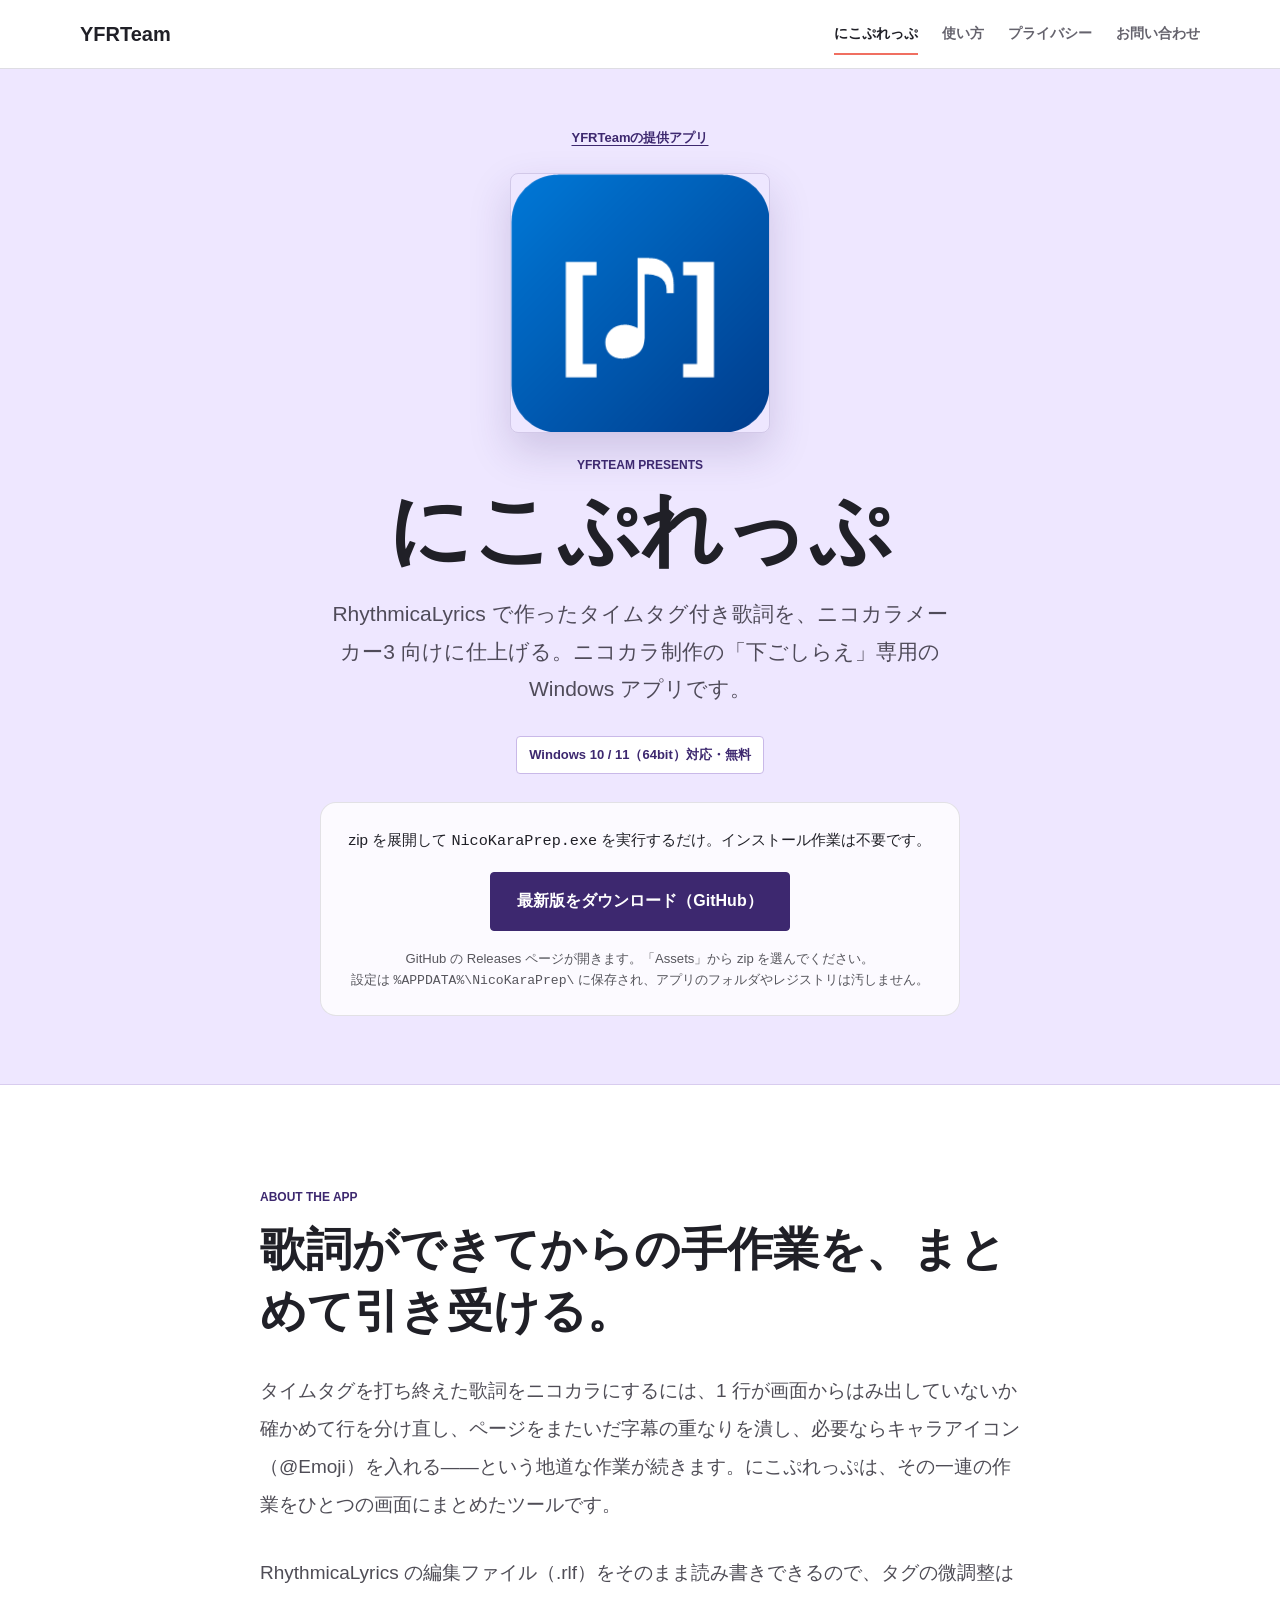
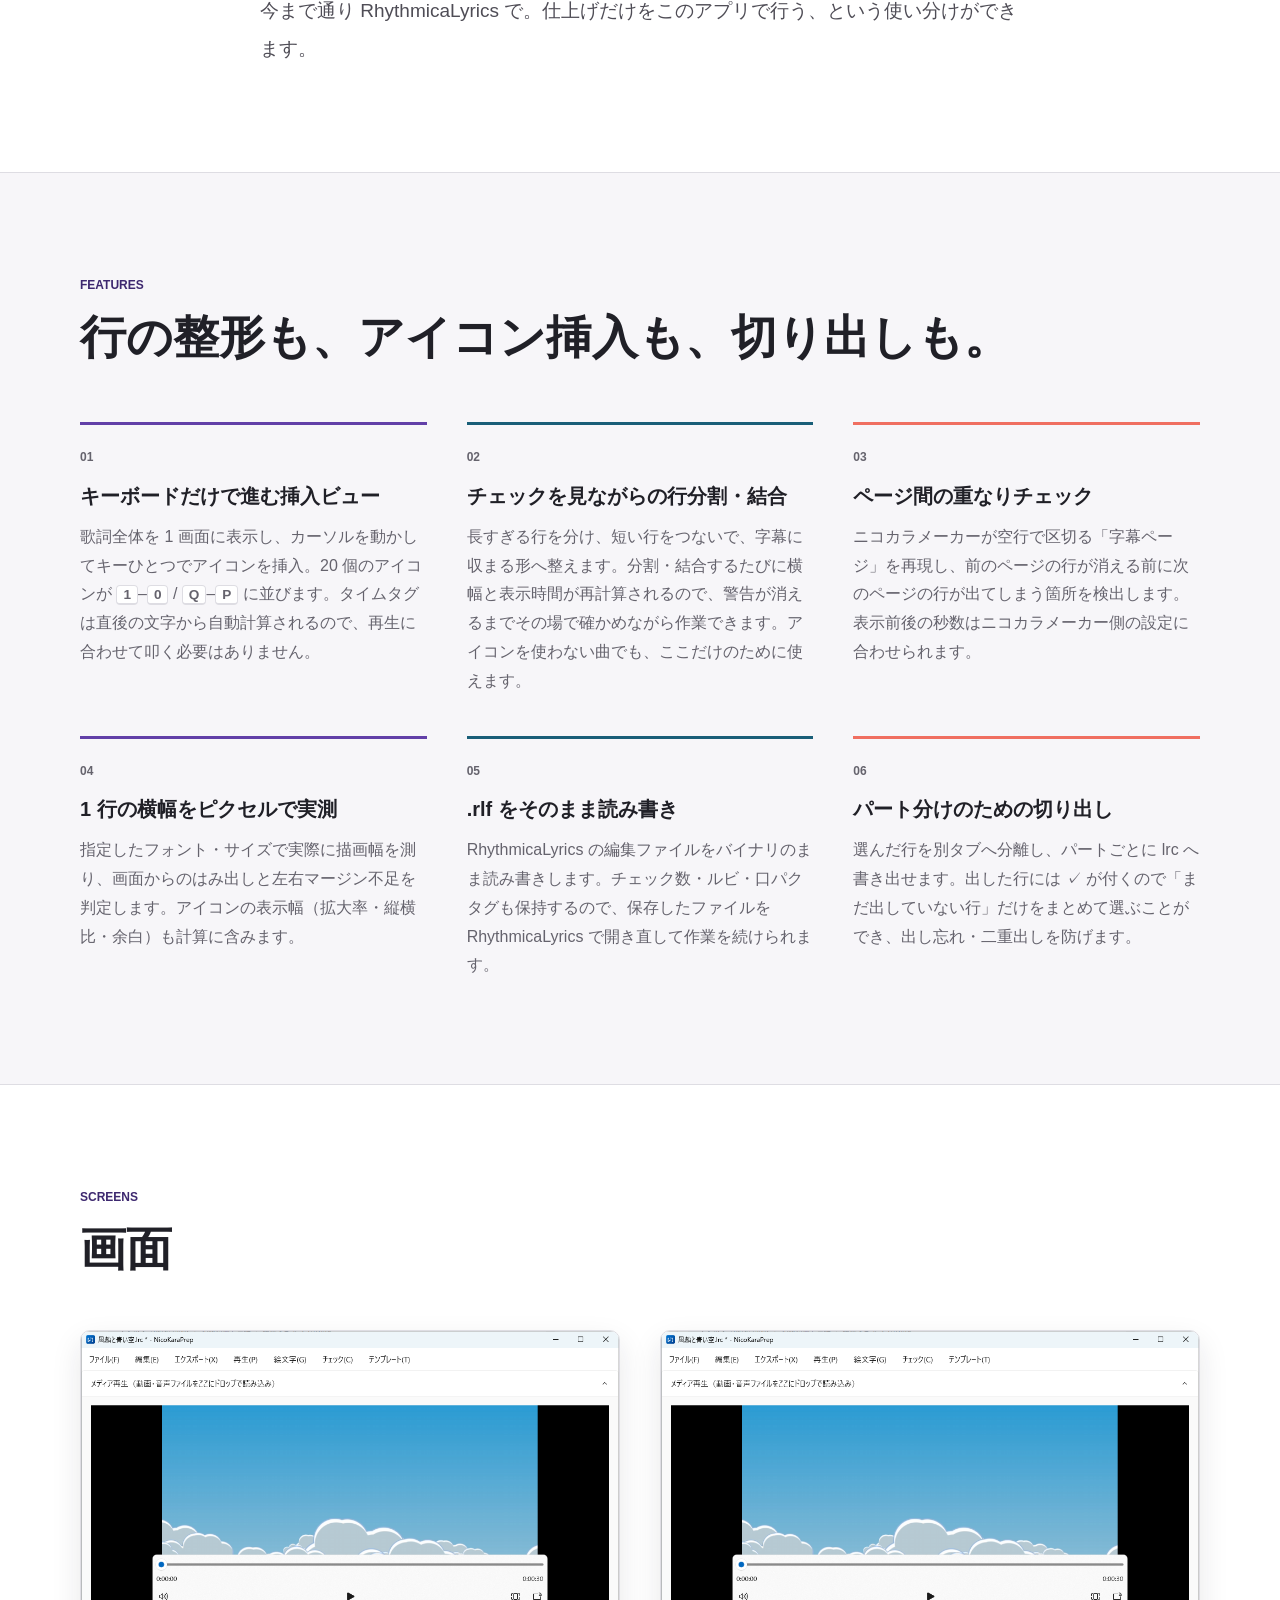
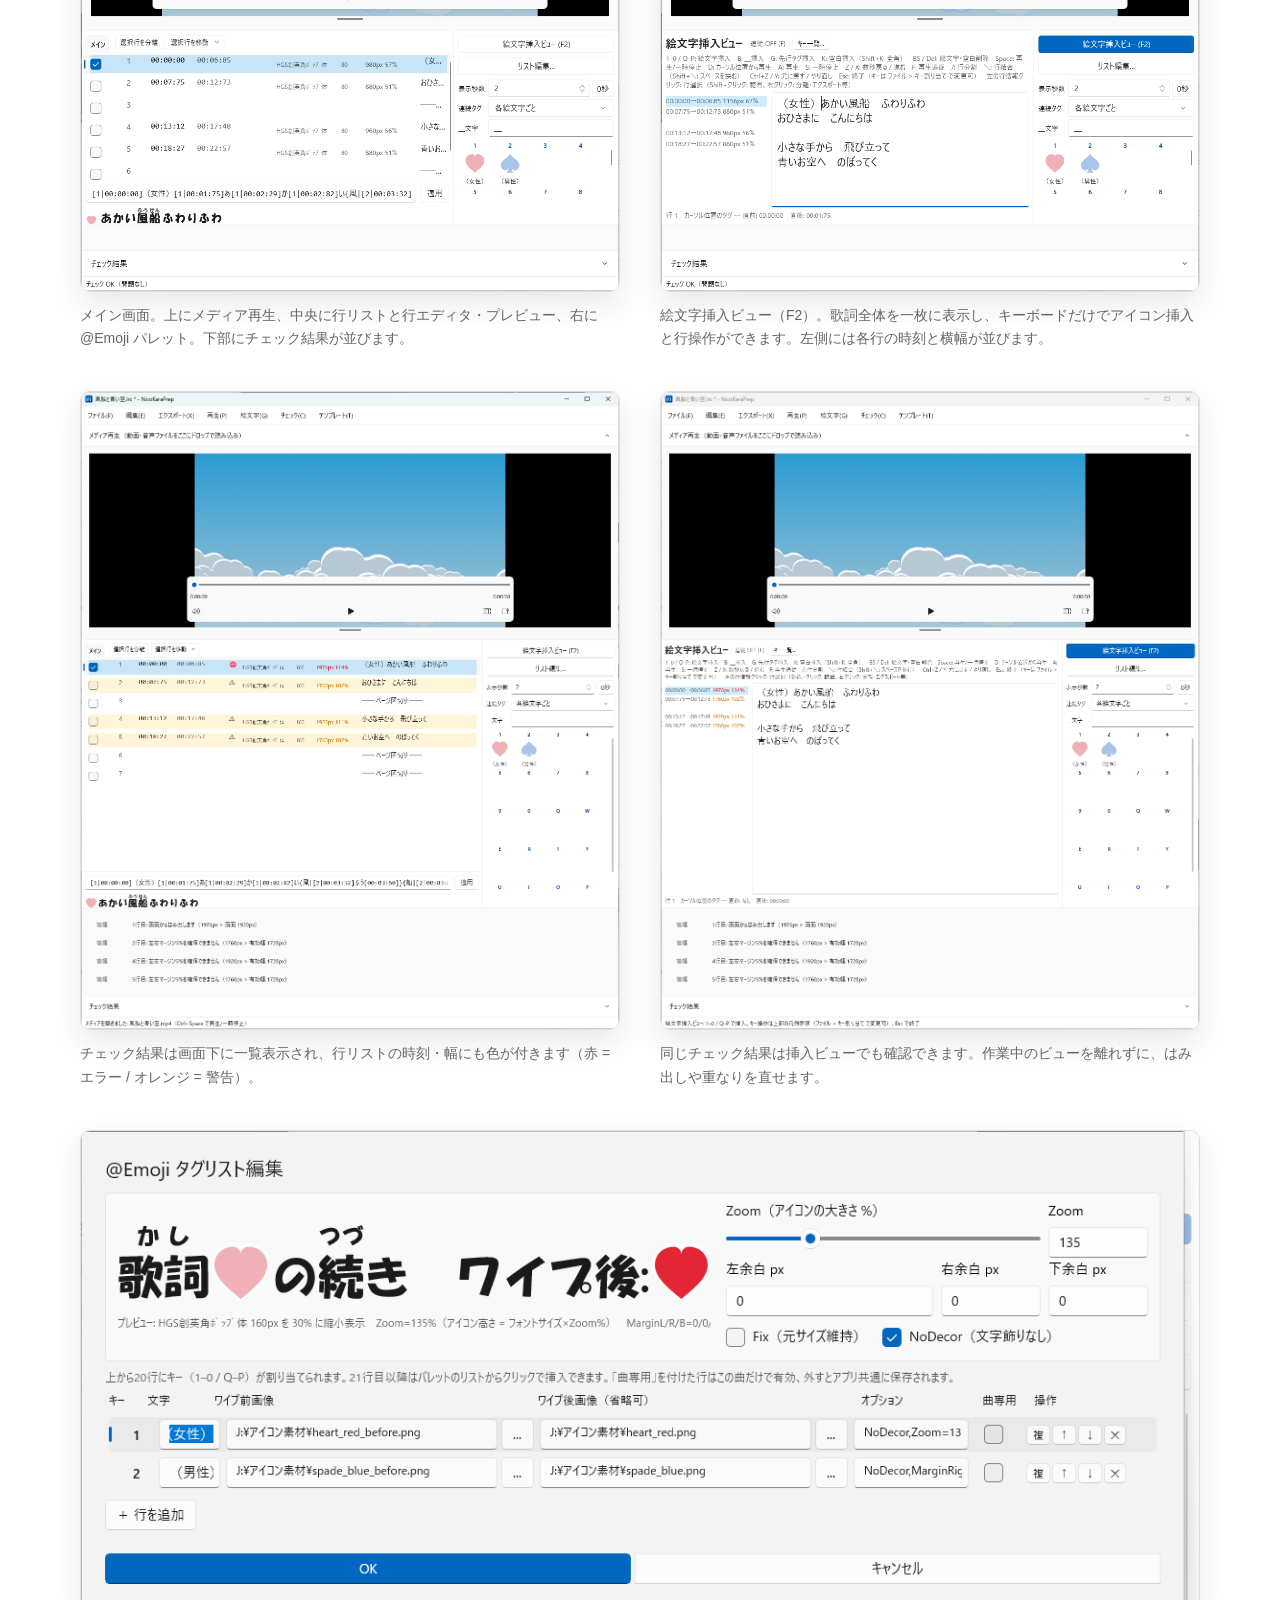
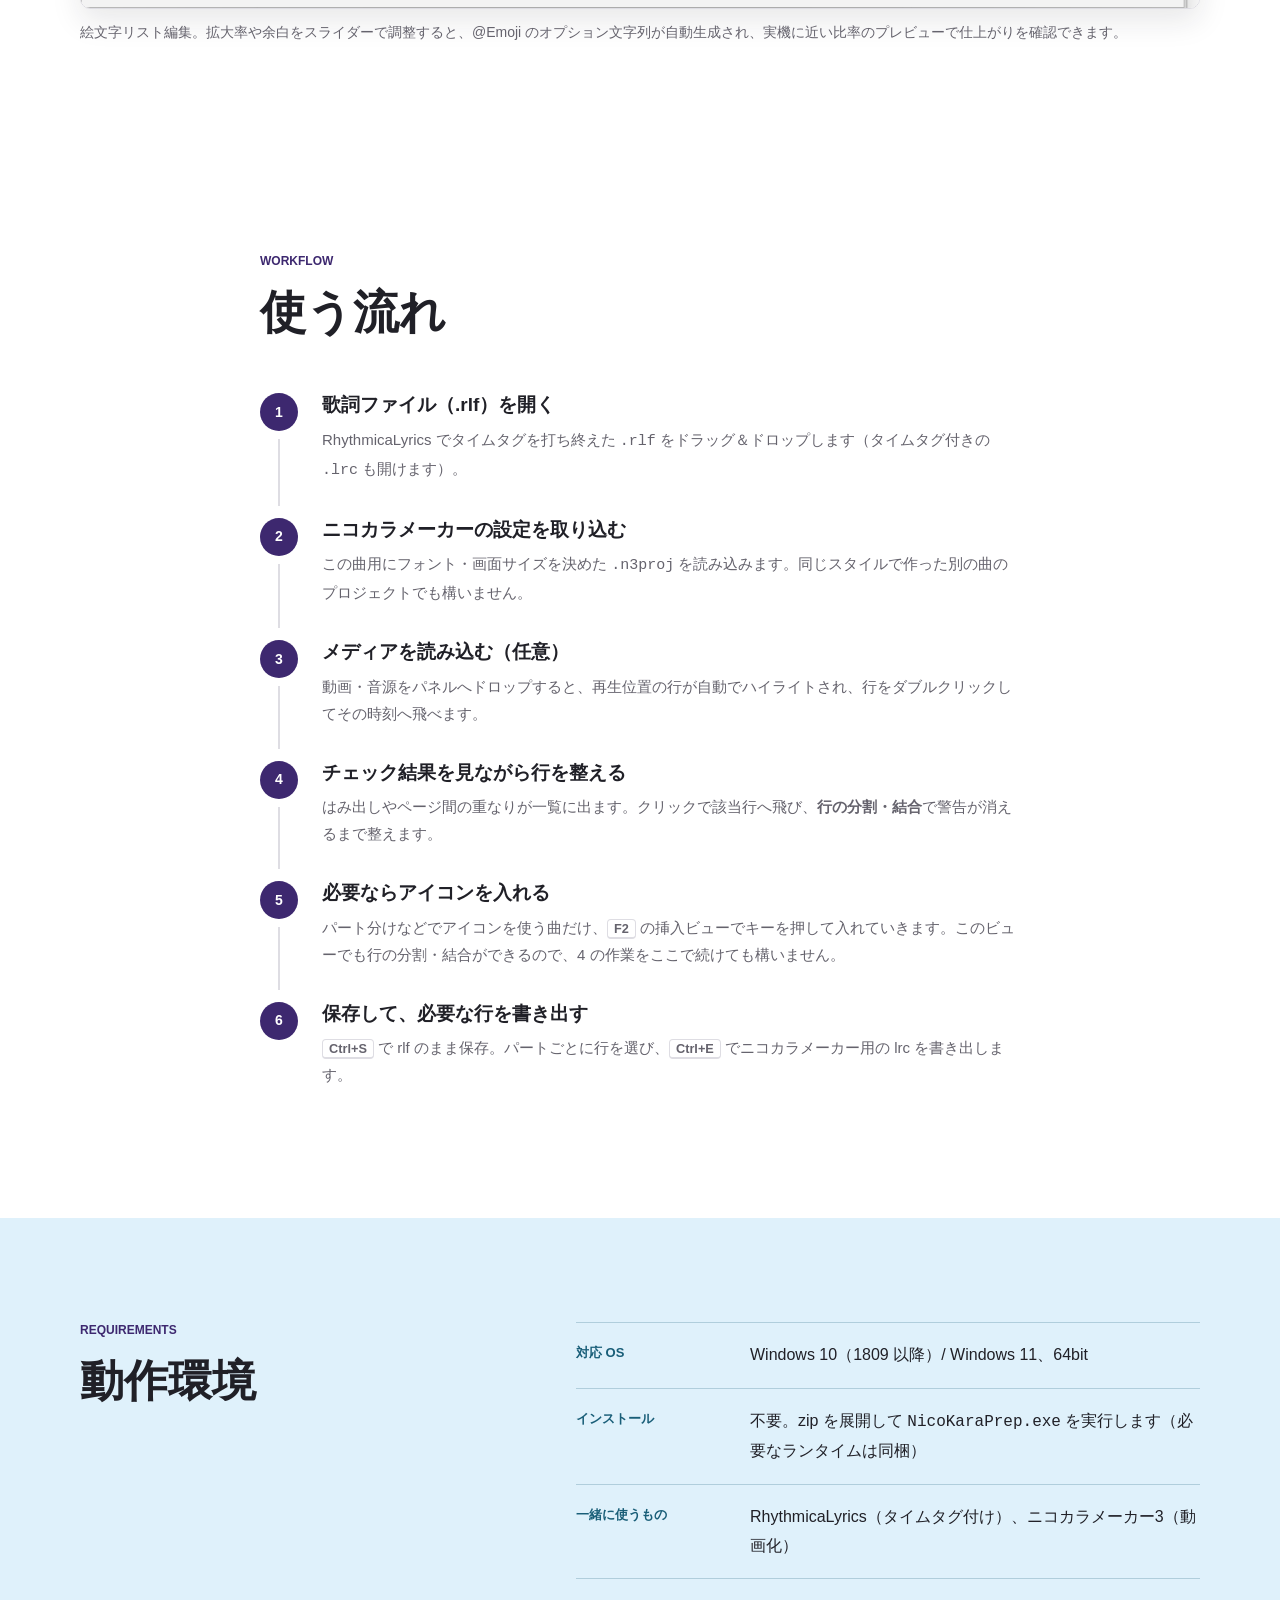
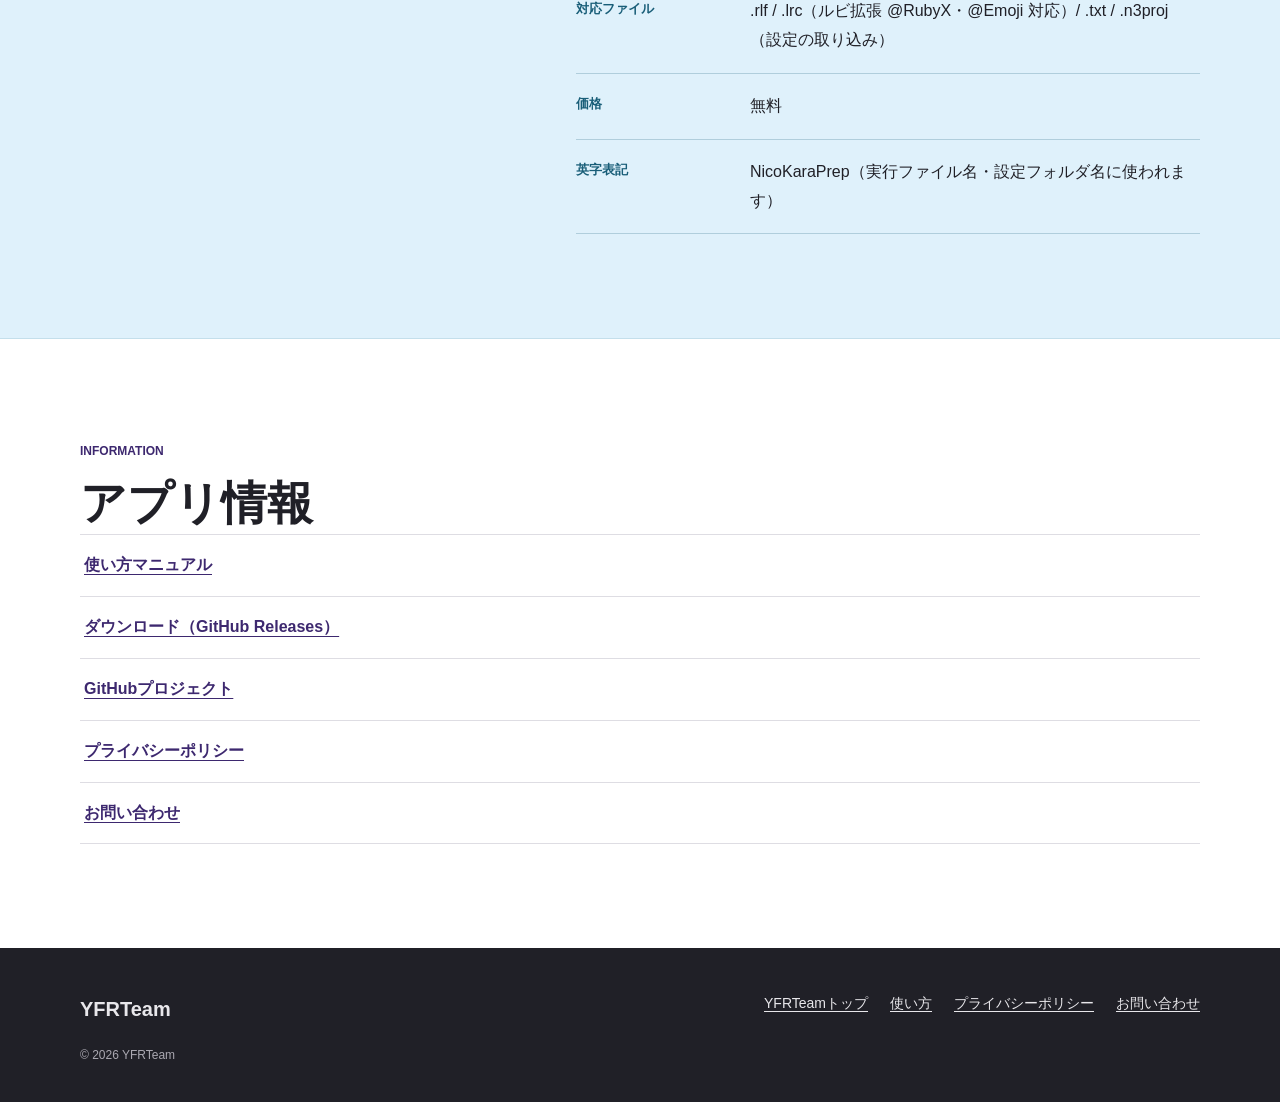
==== web/apps/NicoKaraPrep/index.html @ 3c6ea998 "Web: ykr.moe 設置用の紹介ページ・使い方マニュアル・プライバシーポリシーを追加 ykr.moe/apps/NicoKaraPrep/ に置く静的ページ一式。既存サイト (assets/st" ====
<!doctype html>
<html lang="ja">
<head>
  <meta charset="utf-8">
  <meta name="viewport" content="width=device-width, initial-scale=1">
  <meta name="description" content="RhythmicaLyrics で作ったタイムタグ付き歌詞を、ニコカラメーカー3 向けに仕上げる Windows アプリ『にこぷれっぷ（NicoKaraPrep）』。アイコン挿入・タイムタグの重なりチェック・行幅チェックをまとめて行えます。">
  <meta name="theme-color" content="#ffffff">
  <title>にこぷれっぷ | YFRTeam</title>
  <link rel="icon" href="images/nicokaraprep-icon.png">
  <link rel="stylesheet" href="../../assets/style.css">
  <meta property="og:type" content="website">
  <meta property="og:title" content="にこぷれっぷ（NicoKaraPrep）">
  <meta property="og:description" content="RhythmicaLyrics の歌詞を、ニコカラメーカー3 向けに仕上げる Windows アプリ。">
  <meta property="og:url" content="https://ykr.moe/apps/NicoKaraPrep/">
  <meta property="og:image" content="https://ykr.moe/apps/NicoKaraPrep/images/nicokaraprep-icon.png">
  <style>
    /* ダウンロード案内（Windows デスクトップアプリ） */
    .dl-panel {
      margin: 1.75rem auto 0;
      padding: 1.5rem 1.25rem;
      max-width: 40rem;
      background: rgba(255, 255, 255, .8);
      border: 1px solid rgba(0, 0, 0, .1);
      border-radius: 16px;
      text-align: center;
    }
    .dl-lead { margin: 0 0 1.1rem; font-size: .95rem; line-height: 1.7; }
    .dl-panel .primary-link { margin-top: 0; padding: 14px 26px; font-size: 1rem; }
    .dl-note { margin: 1.1rem 0 0; font-size: .82rem; opacity: .75; line-height: 1.6; }

    /* 特徴の 2 行目も 1 行目と同じ色順に */
    .feature-item:nth-child(5) { border-top-color: var(--sky-dark); }
    .feature-item:nth-child(6) { border-top-color: var(--coral); }

    /* 動作環境 */
    .spec-list { margin: 0; border-top: 1px solid rgba(25, 94, 120, .24); }
    .spec-list > div {
      display: grid;
      grid-template-columns: 150px minmax(0, 1fr);
      gap: 24px;
      padding: 18px 0;
      border-bottom: 1px solid rgba(25, 94, 120, .24);
    }
    .spec-list dt { color: var(--sky-dark); font-size: 13px; font-weight: 800; }
    .spec-list dd { margin: 0; }

    /* 使う流れ */
    .flow-list { margin: 48px 0 0; padding: 0; list-style: none; counter-reset: flow; }
    .flow-list li {
      position: relative;
      padding: 0 0 26px 62px;
      counter-increment: flow;
    }
    .flow-list li::before {
      content: counter(flow);
      position: absolute;
      top: 2px;
      left: 0;
      width: 38px;
      height: 38px;
      display: grid;
      place-items: center;
      color: var(--paper);
      background: var(--violet-dark);
      border-radius: 50%;
      font-size: 14px;
      font-weight: 800;
    }
    .flow-list li:not(:last-child)::after {
      content: "";
      position: absolute;
      top: 48px;
      bottom: 4px;
      left: 18px;
      width: 2px;
      background: var(--line);
    }
    .flow-list h3 { margin: 6px 0; font-size: 19px; line-height: 1.5; }
    .flow-list p { margin: 0; color: var(--muted); font-size: 15px; }

    kbd {
      padding: 1px 6px;
      background: var(--paper);
      border: 1px solid var(--line);
      border-bottom-width: 2px;
      border-radius: 4px;
      font-family: inherit;
      font-size: .85em;
      font-weight: 700;
      white-space: nowrap;
    }

    /* 画面写真 */
    .shot-list { display: grid; grid-template-columns: repeat(2, minmax(0, 1fr)); gap: 40px; margin-top: 50px; }
    .shot-list figure { margin: 0; }
    .shot-list img {
      width: 100%;
      border: 1px solid var(--line);
      border-radius: 10px;
      box-shadow: 0 12px 30px rgba(32, 32, 39, .1);
    }
    .shot-list figcaption { margin-top: 12px; color: var(--muted); font-size: 14px; line-height: 1.7; }
    .shot-list .shot-wide { grid-column: 1 / -1; }

    @media (max-width: 760px) {
      .shot-list { grid-template-columns: 1fr; gap: 32px; margin-top: 36px; }
      .spec-list > div { grid-template-columns: 110px minmax(0, 1fr); gap: 16px; }
    }
    @media (max-width: 430px) {
      .spec-list > div { grid-template-columns: 1fr; gap: 4px; }
    }
  </style>
</head>
<body>
  <a class="skip-link" href="#main">本文へ移動</a>

  <header class="site-header">
    <div class="header-inner">
      <a class="brand" href="../../index.html" aria-label="YFRTeam トップページ">YFRTeam</a>
      <nav class="site-nav" aria-label="にこぷれっぷ ナビゲーション">
        <a aria-current="page" href="index.html">にこぷれっぷ</a>
        <a href="manual.html">使い方</a>
        <a href="privacy.html">プライバシー</a>
        <a href="../../contact.html">お問い合わせ</a>
      </nav>
    </div>
  </header>

  <main id="main">
    <section class="hero" aria-labelledby="hero-title">
      <div class="hero-inner">
        <a class="back-to-team" href="../../index.html">YFRTeamの提供アプリ</a>
        <img class="app-icon" src="images/nicokaraprep-icon.png" width="256" height="256" alt="にこぷれっぷ のアプリアイコン">
        <p class="eyebrow">YFRTeam presents</p>
        <h1 id="hero-title">にこぷれっぷ</h1>
        <p class="hero-copy">RhythmicaLyrics で作ったタイムタグ付き歌詞を、ニコカラメーカー3 向けに仕上げる。ニコカラ制作の「下ごしらえ」専用の Windows アプリです。</p>
        <p class="release-status">Windows 10 / 11（64bit）対応・無料</p>

        <div class="dl-panel">
          <p class="dl-lead">zip を展開して <code>NicoKaraPrep.exe</code> を実行するだけ。インストール作業は不要です。</p>
          <a class="primary-link" href="https://github.com/bee7813993/NicoKaraPrep/releases/latest" rel="noopener noreferrer">最新版をダウンロード（GitHub）</a>
          <p class="dl-note">GitHub の Releases ページが開きます。「Assets」から zip を選んでください。<br>設定は <code>%APPDATA%\NicoKaraPrep\</code> に保存され、アプリのフォルダやレジストリは汚しません。</p>
        </div>
      </div>
    </section>

    <section class="section section-intro" aria-labelledby="about-app">
      <div class="content-narrow">
        <p class="section-label">ABOUT THE APP</p>
        <h2 id="about-app">歌詞ができてからの手作業を、まとめて引き受ける。</h2>
        <p class="lead">タイムタグを打ち終えた歌詞をニコカラにするには、1 行が画面からはみ出していないか確かめて行を分け直し、ページをまたいだ字幕の重なりを潰し、必要ならキャラアイコン（@Emoji）を入れる——という地道な作業が続きます。にこぷれっぷは、その一連の作業をひとつの画面にまとめたツールです。</p>
        <p class="lead">RhythmicaLyrics の編集ファイル（.rlf）をそのまま読み書きできるので、タグの微調整は今まで通り RhythmicaLyrics で。仕上げだけをこのアプリで行う、という使い分けができます。</p>
      </div>
    </section>

    <section class="section feature-band" aria-labelledby="features">
      <div class="content-wide">
        <p class="section-label">FEATURES</p>
        <h2 id="features">行の整形も、アイコン挿入も、切り出しも。</h2>
        <div class="feature-list">
          <article class="feature-item">
            <p class="feature-number" aria-hidden="true">01</p>
            <h3>キーボードだけで進む挿入ビュー</h3>
            <p>歌詞全体を 1 画面に表示し、カーソルを動かしてキーひとつでアイコンを挿入。20 個のアイコンが <kbd>1</kbd>–<kbd>0</kbd> / <kbd>Q</kbd>–<kbd>P</kbd> に並びます。タイムタグは直後の文字から自動計算されるので、再生に合わせて叩く必要はありません。</p>
          </article>
          <article class="feature-item">
            <p class="feature-number" aria-hidden="true">02</p>
            <h3>チェックを見ながらの行分割・結合</h3>
            <p>長すぎる行を分け、短い行をつないで、字幕に収まる形へ整えます。分割・結合するたびに横幅と表示時間が再計算されるので、警告が消えるまでその場で確かめながら作業できます。アイコンを使わない曲でも、ここだけのために使えます。</p>
          </article>
          <article class="feature-item">
            <p class="feature-number" aria-hidden="true">03</p>
            <h3>ページ間の重なりチェック</h3>
            <p>ニコカラメーカーが空行で区切る「字幕ページ」を再現し、前のページの行が消える前に次のページの行が出てしまう箇所を検出します。表示前後の秒数はニコカラメーカー側の設定に合わせられます。</p>
          </article>
          <article class="feature-item">
            <p class="feature-number" aria-hidden="true">04</p>
            <h3>1 行の横幅をピクセルで実測</h3>
            <p>指定したフォント・サイズで実際に描画幅を測り、画面からのはみ出しと左右マージン不足を判定します。アイコンの表示幅（拡大率・縦横比・余白）も計算に含みます。</p>
          </article>
          <article class="feature-item">
            <p class="feature-number" aria-hidden="true">05</p>
            <h3>.rlf をそのまま読み書き</h3>
            <p>RhythmicaLyrics の編集ファイルをバイナリのまま読み書きします。チェック数・ルビ・口パクタグも保持するので、保存したファイルを RhythmicaLyrics で開き直して作業を続けられます。</p>
          </article>
          <article class="feature-item">
            <p class="feature-number" aria-hidden="true">06</p>
            <h3>パート分けのための切り出し</h3>
            <p>選んだ行を別タブへ分離し、パートごとに lrc へ書き出せます。出した行には ✓ が付くので「まだ出していない行」だけをまとめて選ぶことができ、出し忘れ・二重出しを防げます。</p>
          </article>
        </div>
      </div>
    </section>

    <section class="section" aria-labelledby="screens">
      <div class="content-wide">
        <p class="section-label">SCREENS</p>
        <h2 id="screens">画面</h2>
        <div class="shot-list">
          <figure>
            <img src="images/shot-main.png" width="978" height="1017" alt="にこぷれっぷ のメイン画面" loading="lazy">
            <figcaption>メイン画面。上にメディア再生、中央に行リストと行エディタ・プレビュー、右に @Emoji パレット。下部にチェック結果が並びます。</figcaption>
          </figure>
          <figure>
            <img src="images/shot-insert.png" width="978" height="1017" alt="絵文字挿入ビュー" loading="lazy">
            <figcaption>絵文字挿入ビュー（F2）。歌詞全体を一枚に表示し、キーボードだけでアイコン挿入と行操作ができます。左側には各行の時刻と横幅が並びます。</figcaption>
          </figure>
          <figure>
            <img src="images/shot-check-list.png" width="1183" height="1401" alt="通常ビューのチェック結果" loading="lazy">
            <figcaption>チェック結果は画面下に一覧表示され、行リストの時刻・幅にも色が付きます（赤 = エラー / オレンジ = 警告）。</figcaption>
          </figure>
          <figure>
            <img src="images/shot-check-insert.png" width="1183" height="1401" alt="挿入ビューでのチェック結果" loading="lazy">
            <figcaption>同じチェック結果は挿入ビューでも確認できます。作業中のビューを離れずに、はみ出しや重なりを直せます。</figcaption>
          </figure>
          <figure class="shot-wide">
            <img src="images/shot-emoji-list.png" width="1165" height="497" alt="絵文字リスト編集画面" loading="lazy">
            <figcaption>絵文字リスト編集。拡大率や余白をスライダーで調整すると、@Emoji のオプション文字列が自動生成され、実機に近い比率のプレビューで仕上がりを確認できます。</figcaption>
          </figure>
        </div>
      </div>
    </section>

    <section class="section" aria-labelledby="flow">
      <div class="content-narrow">
        <p class="section-label">WORKFLOW</p>
        <h2 id="flow">使う流れ</h2>
        <ol class="flow-list">
          <li>
            <h3>歌詞ファイル（.rlf）を開く</h3>
            <p>RhythmicaLyrics でタイムタグを打ち終えた <code>.rlf</code> をドラッグ＆ドロップします（タイムタグ付きの <code>.lrc</code> も開けます）。</p>
          </li>
          <li>
            <h3>ニコカラメーカーの設定を取り込む</h3>
            <p>この曲用にフォント・画面サイズを決めた <code>.n3proj</code> を読み込みます。同じスタイルで作った別の曲のプロジェクトでも構いません。</p>
          </li>
          <li>
            <h3>メディアを読み込む（任意）</h3>
            <p>動画・音源をパネルへドロップすると、再生位置の行が自動でハイライトされ、行をダブルクリックしてその時刻へ飛べます。</p>
          </li>
          <li>
            <h3>チェック結果を見ながら行を整える</h3>
            <p>はみ出しやページ間の重なりが一覧に出ます。クリックで該当行へ飛び、<strong>行の分割・結合</strong>で警告が消えるまで整えます。</p>
          </li>
          <li>
            <h3>必要ならアイコンを入れる</h3>
            <p>パート分けなどでアイコンを使う曲だけ、<kbd>F2</kbd> の挿入ビューでキーを押して入れていきます。このビューでも行の分割・結合ができるので、4 の作業をここで続けても構いません。</p>
          </li>
          <li>
            <h3>保存して、必要な行を書き出す</h3>
            <p><kbd>Ctrl+S</kbd> で rlf のまま保存。パートごとに行を選び、<kbd>Ctrl+E</kbd> でニコカラメーカー用の lrc を書き出します。</p>
          </li>
        </ol>
      </div>
    </section>

    <section class="section org-about-band" aria-labelledby="spec">
      <div class="content-wide operator-layout">
        <div>
          <p class="section-label">REQUIREMENTS</p>
          <h2 id="spec">動作環境</h2>
        </div>
        <dl class="spec-list">
          <div>
            <dt>対応 OS</dt>
            <dd>Windows 10（1809 以降）/ Windows 11、64bit</dd>
          </div>
          <div>
            <dt>インストール</dt>
            <dd>不要。zip を展開して <code>NicoKaraPrep.exe</code> を実行します（必要なランタイムは同梱）</dd>
          </div>
          <div>
            <dt>一緒に使うもの</dt>
            <dd>RhythmicaLyrics（タイムタグ付け）、ニコカラメーカー3（動画化）</dd>
          </div>
          <div>
            <dt>対応ファイル</dt>
            <dd>.rlf / .lrc（ルビ拡張 @RubyX・@Emoji 対応）/ .txt / .n3proj（設定の取り込み）</dd>
          </div>
          <div>
            <dt>価格</dt>
            <dd>無料</dd>
          </div>
          <div>
            <dt>英字表記</dt>
            <dd>NicoKaraPrep（実行ファイル名・設定フォルダ名に使われます）</dd>
          </div>
        </dl>
      </div>
    </section>

    <section class="section app-links-band" aria-labelledby="app-links">
      <div class="content-wide">
        <p class="section-label">INFORMATION</p>
        <h2 id="app-links">アプリ情報</h2>
        <ul class="link-list app-info-links">
          <li><a href="manual.html">使い方マニュアル</a></li>
          <li><a href="https://github.com/bee7813993/NicoKaraPrep/releases/latest" rel="noopener noreferrer">ダウンロード（GitHub Releases）</a></li>
          <li><a href="https://github.com/bee7813993/NicoKaraPrep" rel="noopener noreferrer">GitHubプロジェクト</a></li>
          <li><a href="privacy.html">プライバシーポリシー</a></li>
          <li><a href="../../contact.html">お問い合わせ</a></li>
        </ul>
      </div>
    </section>
  </main>

  <footer class="site-footer">
    <div class="footer-inner">
      <p class="footer-brand">YFRTeam</p>
      <nav aria-label="フッターナビゲーション">
        <a href="../../index.html">YFRTeamトップ</a>
        <a href="manual.html">使い方</a>
        <a href="privacy.html">プライバシーポリシー</a>
        <a href="../../contact.html">お問い合わせ</a>
      </nav>
      <p class="copyright">&copy; 2026 YFRTeam</p>
    </div>
  </footer>
</body>
</html>
---- web/assets/style.css ----
:root {
  color-scheme: light;
  --ink: #202027;
  --muted: #65636d;
  --line: #dedde3;
  --paper: #ffffff;
  --soft: #f7f6f9;
  --lavender: #eee7ff;
  --violet: #6240a8;
  --violet-dark: #3d286f;
  --sky: #dff1fb;
  --sky-dark: #195e78;
  --coral: #f06f61;
  --max-wide: 1120px;
  --max-narrow: 760px;
}

* {
  box-sizing: border-box;
}

html {
  scroll-behavior: smooth;
}

body {
  margin: 0;
  color: var(--ink);
  background: var(--paper);
  font-family: -apple-system, BlinkMacSystemFont, "Segoe UI", "Noto Sans JP", "Hiragino Sans", "Yu Gothic UI", sans-serif;
  font-size: 16px;
  line-height: 1.8;
  letter-spacing: 0;
  -webkit-font-smoothing: antialiased;
}

img {
  display: block;
  max-width: 100%;
  height: auto;
}

a {
  color: var(--violet-dark);
  text-decoration-thickness: 1px;
  text-underline-offset: 0.22em;
}

a:hover {
  color: var(--violet);
}

a:focus-visible,
summary:focus-visible {
  outline: 3px solid var(--coral);
  outline-offset: 4px;
}

.skip-link {
  position: fixed;
  z-index: 100;
  top: 12px;
  left: 12px;
  padding: 8px 12px;
  color: var(--paper);
  background: var(--ink);
  transform: translateY(-160%);
}

.skip-link:focus {
  transform: translateY(0);
}

.site-header {
  position: sticky;
  z-index: 20;
  top: 0;
  background: rgba(255, 255, 255, 0.96);
  border-bottom: 1px solid var(--line);
}

.header-inner,
.footer-inner,
.content-wide,
.content-narrow {
  width: min(100% - 40px, var(--max-wide));
  margin-inline: auto;
}

.content-narrow {
  width: min(100% - 40px, var(--max-narrow));
}

.header-inner {
  min-height: 68px;
  display: flex;
  align-items: center;
  justify-content: space-between;
  gap: 24px;
}

.brand {
  color: var(--ink);
  font-size: 20px;
  font-weight: 800;
  line-height: 1;
  text-decoration: none;
}

.site-nav {
  display: flex;
  align-items: center;
  gap: 24px;
  font-size: 14px;
  font-weight: 700;
}

.site-nav a {
  position: relative;
  color: var(--muted);
  text-decoration: none;
  white-space: nowrap;
}

.site-nav a:hover,
.site-nav a[aria-current="page"] {
  color: var(--ink);
}

.site-nav a[aria-current="page"]::after {
  content: "";
  position: absolute;
  right: 0;
  bottom: -8px;
  left: 0;
  height: 2px;
  background: var(--coral);
}

.hero {
  min-height: min(720px, calc(100vh - 68px));
  display: grid;
  place-items: center;
  background: var(--lavender);
  border-bottom: 1px solid #d8ccef;
}

.hero-inner {
  width: min(100% - 40px, 780px);
  padding: 54px 0 68px;
  text-align: center;
}

.app-icon {
  width: clamp(160px, 32vw, 260px);
  aspect-ratio: 1;
  margin: 0 auto 24px;
  border: 1px solid rgba(61, 40, 111, 0.16);
  border-radius: 8px;
  box-shadow: 0 18px 42px rgba(61, 40, 111, 0.18);
}

.eyebrow,
.section-label {
  margin: 0 0 12px;
  color: var(--violet-dark);
  font-size: 12px;
  font-weight: 800;
  line-height: 1.4;
  letter-spacing: 0;
  text-transform: uppercase;
}

.hero h1 {
  margin: 0;
  color: var(--ink);
  font-size: clamp(48px, 10vw, 82px);
  line-height: 1.08;
  letter-spacing: 0;
}

.hero-copy {
  max-width: 630px;
  margin: 20px auto 0;
  color: #4f4b59;
  font-size: clamp(17px, 3vw, 21px);
  line-height: 1.8;
}

.release-status {
  display: inline-block;
  margin: 28px 0 0;
  padding: 6px 12px;
  color: var(--violet-dark);
  background: var(--paper);
  border: 1px solid #c9b9e8;
  border-radius: 4px;
  font-size: 13px;
  font-weight: 700;
}

.org-hero {
  min-height: min(560px, calc(72vh - 68px));
  display: grid;
  align-items: center;
  background: var(--paper);
  border-bottom: 8px solid var(--coral);
}

.org-hero-inner {
  padding-top: 72px;
  padding-bottom: 72px;
}

.org-hero h1 {
  margin: 0;
  font-size: clamp(64px, 13vw, 128px);
  line-height: 1;
  letter-spacing: 0;
}

.org-hero p:last-child {
  max-width: 680px;
  margin: 28px 0 0;
  color: var(--muted);
  font-size: clamp(18px, 3vw, 24px);
  line-height: 1.9;
}

.section {
  padding: 104px 0;
}

.section h2,
.document-header h1,
.support-section h2 {
  margin: 0;
  font-size: clamp(30px, 5vw, 46px);
  line-height: 1.35;
  letter-spacing: 0;
}

.lead {
  margin: 30px 0 0;
  color: #4f4d56;
  font-size: 19px;
  line-height: 2;
}

.apps-band {
  background: var(--soft);
  border-bottom: 1px solid var(--line);
}

.app-entry {
  display: grid;
  grid-template-columns: minmax(180px, 260px) minmax(0, 1fr);
  gap: 64px;
  align-items: center;
  margin-top: 50px;
  padding-top: 50px;
  border-top: 1px solid var(--line);
}

.app-entry > img {
  width: 100%;
  aspect-ratio: 1;
  border: 1px solid rgba(61, 40, 111, 0.16);
  border-radius: 8px;
  box-shadow: 0 16px 36px rgba(32, 32, 39, 0.12);
}

.app-entry-content {
  min-width: 0;
}

.app-category,
.app-release-status {
  margin: 0;
  color: var(--violet-dark);
  font-size: 13px;
  font-weight: 800;
}

.app-entry h3 {
  margin: 4px 0 12px;
  font-size: clamp(36px, 6vw, 54px);
  line-height: 1.25;
}

.app-entry-content > p:not(.app-category, .app-release-status) {
  max-width: 600px;
  margin: 0;
  color: var(--muted);
  font-size: 18px;
}

.app-entry .app-release-status {
  margin-top: 18px;
  color: var(--sky-dark);
}

.app-entry .primary-link {
  margin-top: 24px;
}

.org-about-band {
  background: var(--sky);
  border-bottom: 1px solid #c4dfeb;
}

.org-about-band h2 {
  font-size: clamp(30px, 5vw, 44px);
}

.back-to-team {
  display: inline-block;
  margin-bottom: 24px;
  color: var(--violet-dark);
  font-size: 13px;
  font-weight: 700;
}

.app-links-band {
  background: var(--paper);
}

.app-info-links {
  margin-top: 38px;
}

.feature-band {
  background: var(--soft);
  border-block: 1px solid var(--line);
}

.feature-list {
  display: grid;
  grid-template-columns: repeat(3, minmax(0, 1fr));
  gap: 40px;
  margin-top: 54px;
}

.feature-item {
  min-width: 0;
  padding-top: 22px;
  border-top: 3px solid var(--violet);
}

.feature-item:nth-child(2) {
  border-top-color: var(--sky-dark);
}

.feature-item:nth-child(3) {
  border-top-color: var(--coral);
}

.feature-number {
  margin: 0 0 12px;
  color: var(--muted);
  font-size: 12px;
  font-weight: 800;
}

.feature-item h3 {
  margin: 0;
  font-size: 20px;
  line-height: 1.5;
}

.feature-item p:last-child {
  margin: 12px 0 0;
  color: var(--muted);
}

.operator-band {
  background: var(--sky);
  border-bottom: 1px solid #c4dfeb;
}

.operator-layout {
  display: grid;
  grid-template-columns: minmax(200px, 0.8fr) minmax(0, 1.2fr);
  gap: 80px;
  align-items: start;
}

.operator-details {
  margin: 0;
}

.operator-details > div {
  display: grid;
  grid-template-columns: 110px minmax(0, 1fr);
  gap: 24px;
  padding: 20px 0;
  border-bottom: 1px solid rgba(25, 94, 120, 0.24);
}

.operator-details > div:first-child {
  padding-top: 0;
}

.operator-details dt {
  color: var(--sky-dark);
  font-size: 13px;
  font-weight: 800;
}

.operator-details dd {
  margin: 0;
}

.document-main {
  min-height: 70vh;
}

.document-header {
  padding: 90px 0 72px;
  background: var(--lavender);
  border-bottom: 1px solid #d8ccef;
}

.document-header h1 {
  font-size: clamp(38px, 7vw, 58px);
}

.document-header p:not(.section-label) {
  margin: 20px 0 0;
  color: #504b5a;
  font-size: 18px;
}

.document-header .document-date {
  font-size: 14px;
}

.org-document-header {
  background: var(--soft);
  border-bottom-color: var(--line);
}

.support-header {
  background: var(--sky);
  border-bottom-color: #c4dfeb;
}

.document-body,
.support-body {
  padding-top: 72px;
  padding-bottom: 104px;
}

.document-body section + section {
  margin-top: 58px;
  padding-top: 58px;
  border-top: 1px solid var(--line);
}

.document-body h2,
.support-section h2 {
  margin: 0 0 22px;
  font-size: 27px;
  line-height: 1.5;
}

.document-body h3 {
  margin: 30px 0 8px;
  font-size: 18px;
  line-height: 1.6;
}

.document-body p,
.document-body ul {
  margin-top: 0;
  margin-bottom: 18px;
}

.document-body ul {
  padding-left: 1.4em;
}

.document-body li + li {
  margin-top: 8px;
}

.support-section + .support-section {
  margin-top: 72px;
  padding-top: 72px;
  border-top: 1px solid var(--line);
}

.contact-list {
  border-top: 1px solid var(--line);
}

.contact-list > div {
  padding: 24px 0;
  border-bottom: 1px solid var(--line);
}

.contact-list h3 {
  margin: 0;
  font-size: 21px;
}

.contact-list p {
  margin: 6px 0 8px;
  color: var(--muted);
}

.contact-list a {
  font-weight: 700;
}

.faq-list {
  border-top: 1px solid var(--line);
}

.faq-list details {
  border-bottom: 1px solid var(--line);
}

.faq-list summary {
  position: relative;
  padding: 22px 48px 22px 0;
  cursor: pointer;
  font-size: 18px;
  font-weight: 700;
  list-style: none;
}

.faq-list summary::-webkit-details-marker {
  display: none;
}

.faq-list summary::after {
  content: "+";
  position: absolute;
  top: 50%;
  right: 4px;
  width: 28px;
  height: 28px;
  display: grid;
  place-items: center;
  color: var(--violet-dark);
  border: 1px solid var(--line);
  border-radius: 50%;
  transform: translateY(-50%);
}

.faq-list details[open] summary::after {
  content: "−";
}

.faq-list details > div {
  padding: 0 48px 22px 0;
  color: var(--muted);
}

.faq-list details p {
  margin: 0;
}

.contact-section {
  padding-bottom: 4px;
}

.contact-section > p:not(.section-label) {
  color: var(--muted);
}

.primary-link {
  display: inline-block;
  margin-top: 12px;
  padding: 12px 18px;
  color: var(--paper);
  background: var(--violet-dark);
  border: 1px solid var(--violet-dark);
  border-radius: 4px;
  font-weight: 700;
  text-decoration: none;
}

.primary-link:hover {
  color: var(--paper);
  background: var(--violet);
}

.contact-section .contact-note {
  margin-top: 22px;
  padding-left: 14px;
  border-left: 3px solid var(--coral);
  font-size: 14px;
}

.link-list {
  margin: 0;
  padding: 0;
  list-style: none;
  border-top: 1px solid var(--line);
}

.link-list li {
  border-bottom: 1px solid var(--line);
}

.link-list a {
  display: block;
  padding: 16px 4px;
  font-weight: 700;
}

.site-footer {
  color: #e8e7eb;
  background: var(--ink);
}

.footer-inner {
  min-height: 160px;
  display: grid;
  grid-template-columns: 1fr auto;
  gap: 18px 36px;
  align-content: center;
  padding-top: 28px;
  padding-bottom: 28px;
}

.footer-brand {
  margin: 0;
  font-size: 20px;
  font-weight: 800;
}

.footer-inner nav {
  display: flex;
  flex-wrap: wrap;
  justify-content: flex-end;
  gap: 8px 22px;
  font-size: 14px;
}

.footer-inner a {
  color: #e8e7eb;
}

.copyright {
  grid-column: 1 / -1;
  margin: 0;
  color: #aaa8b1;
  font-size: 12px;
}

@media (max-width: 760px) {
  .header-inner,
  .footer-inner,
  .content-wide,
  .content-narrow {
    width: min(100% - 28px, var(--max-wide));
  }

  .header-inner {
    min-height: 62px;
    gap: 16px;
  }

  .site-nav {
    gap: 12px;
    font-size: 12px;
  }

  .site-nav a[aria-current="page"]::after {
    bottom: -7px;
  }

  .hero {
    min-height: min(650px, calc(100vh - 62px));
  }

  .org-hero {
    min-height: min(500px, calc(70vh - 62px));
  }

  .org-hero-inner {
    padding-top: 58px;
    padding-bottom: 58px;
  }

  .hero-inner {
    width: min(100% - 28px, 780px);
    padding: 42px 0 52px;
  }

  .hero-copy {
    line-height: 1.7;
  }

  .section {
    padding: 72px 0;
  }

  .lead {
    font-size: 17px;
    line-height: 1.9;
  }

  .feature-list {
    grid-template-columns: 1fr;
    gap: 38px;
    margin-top: 40px;
  }

  .app-entry {
    grid-template-columns: minmax(120px, 180px) minmax(0, 1fr);
    gap: 30px;
  }

  .operator-layout {
    grid-template-columns: 1fr;
    gap: 38px;
  }

  .operator-details > div {
    grid-template-columns: 90px minmax(0, 1fr);
    gap: 16px;
  }

  .document-header {
    padding: 68px 0 54px;
  }

  .document-header p:not(.section-label) {
    font-size: 16px;
  }

  .document-body,
  .support-body {
    padding-top: 54px;
    padding-bottom: 78px;
  }

  .document-body section + section {
    margin-top: 44px;
    padding-top: 44px;
  }

  .document-body h2,
  .support-section h2 {
    font-size: 23px;
  }

  .support-section + .support-section {
    margin-top: 54px;
    padding-top: 54px;
  }

  .footer-inner {
    grid-template-columns: 1fr;
  }

  .footer-inner nav {
    justify-content: flex-start;
  }

  .copyright {
    grid-column: auto;
  }
}

@media (max-width: 430px) {
  .brand {
    font-size: 18px;
  }

  .site-nav {
    gap: 9px;
    font-size: 11px;
  }

  .hero h1 {
    font-size: 46px;
  }

  .org-hero h1 {
    font-size: 54px;
  }

  .app-entry {
    grid-template-columns: 1fr;
  }

  .app-entry > img {
    width: min(70vw, 220px);
  }

  .operator-details > div {
    grid-template-columns: 1fr;
    gap: 4px;
  }
}

@media (prefers-reduced-motion: reduce) {
  html {
    scroll-behavior: auto;
  }
}
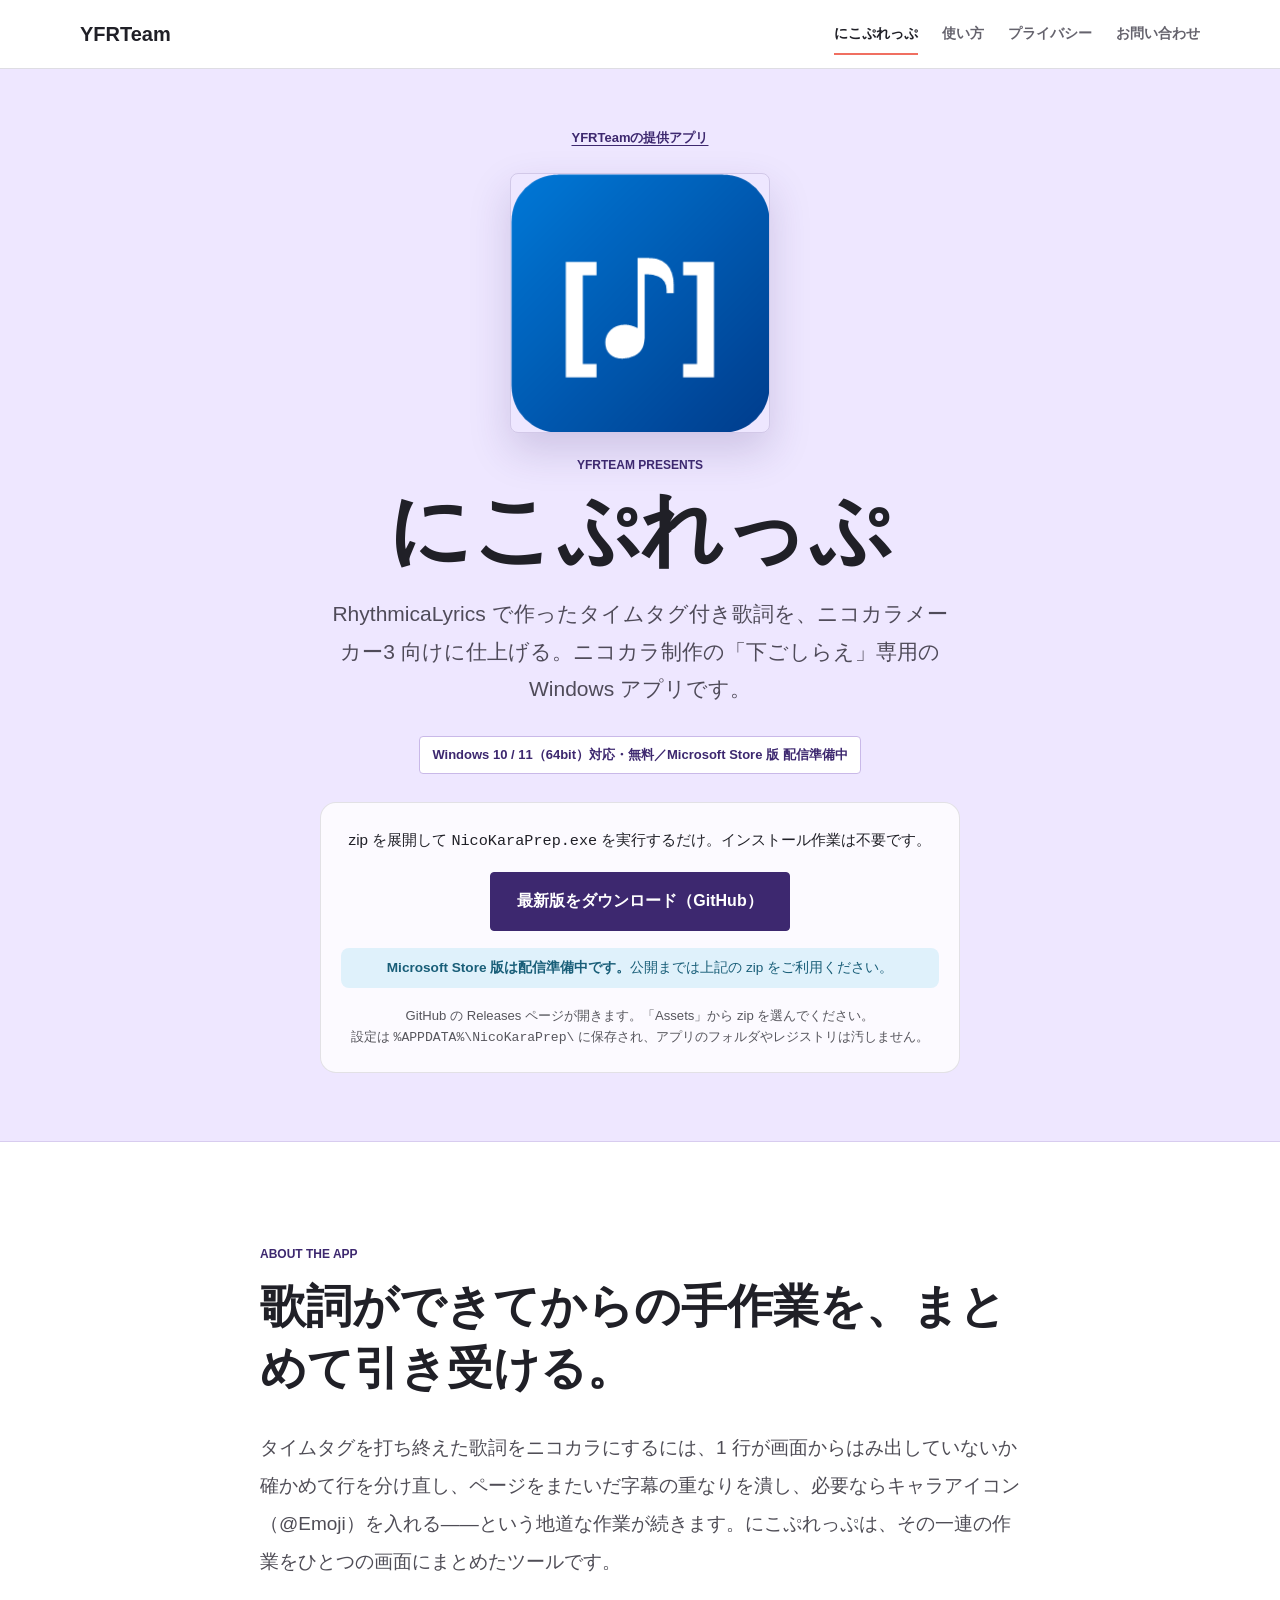
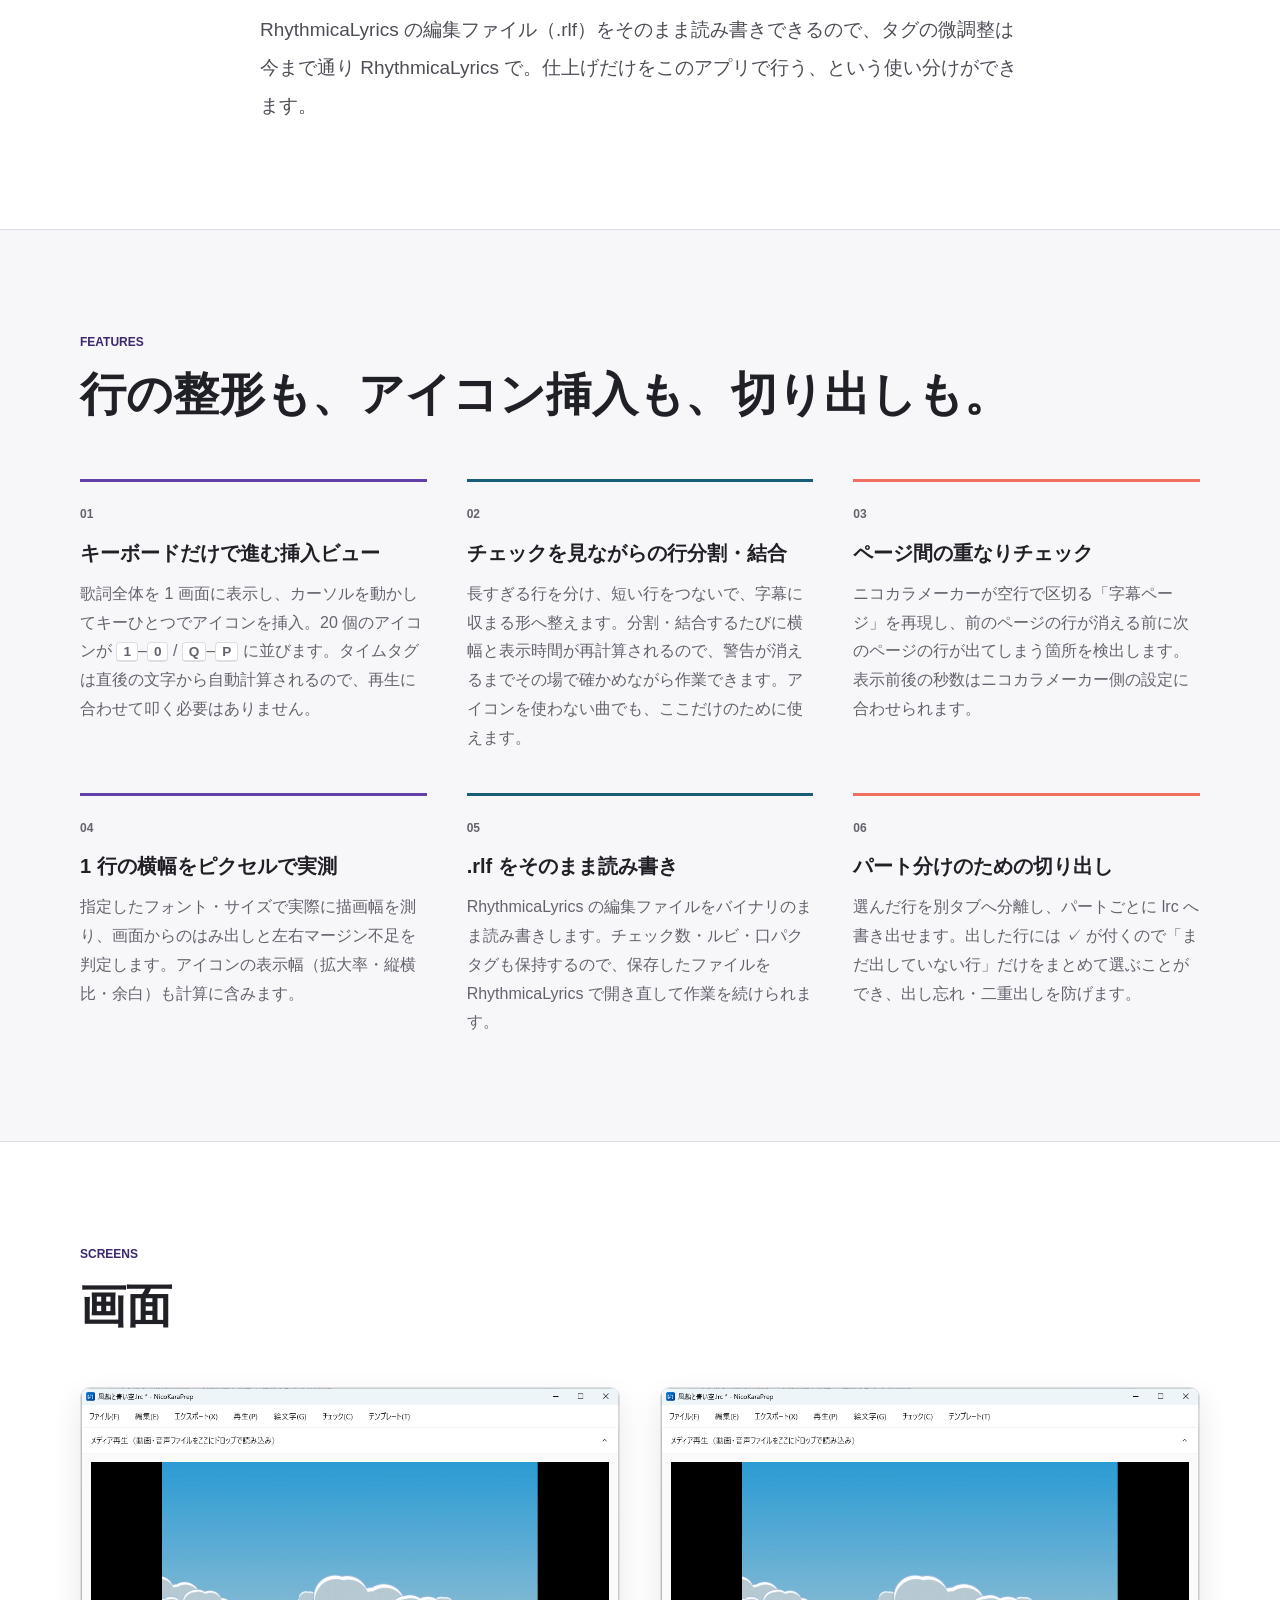
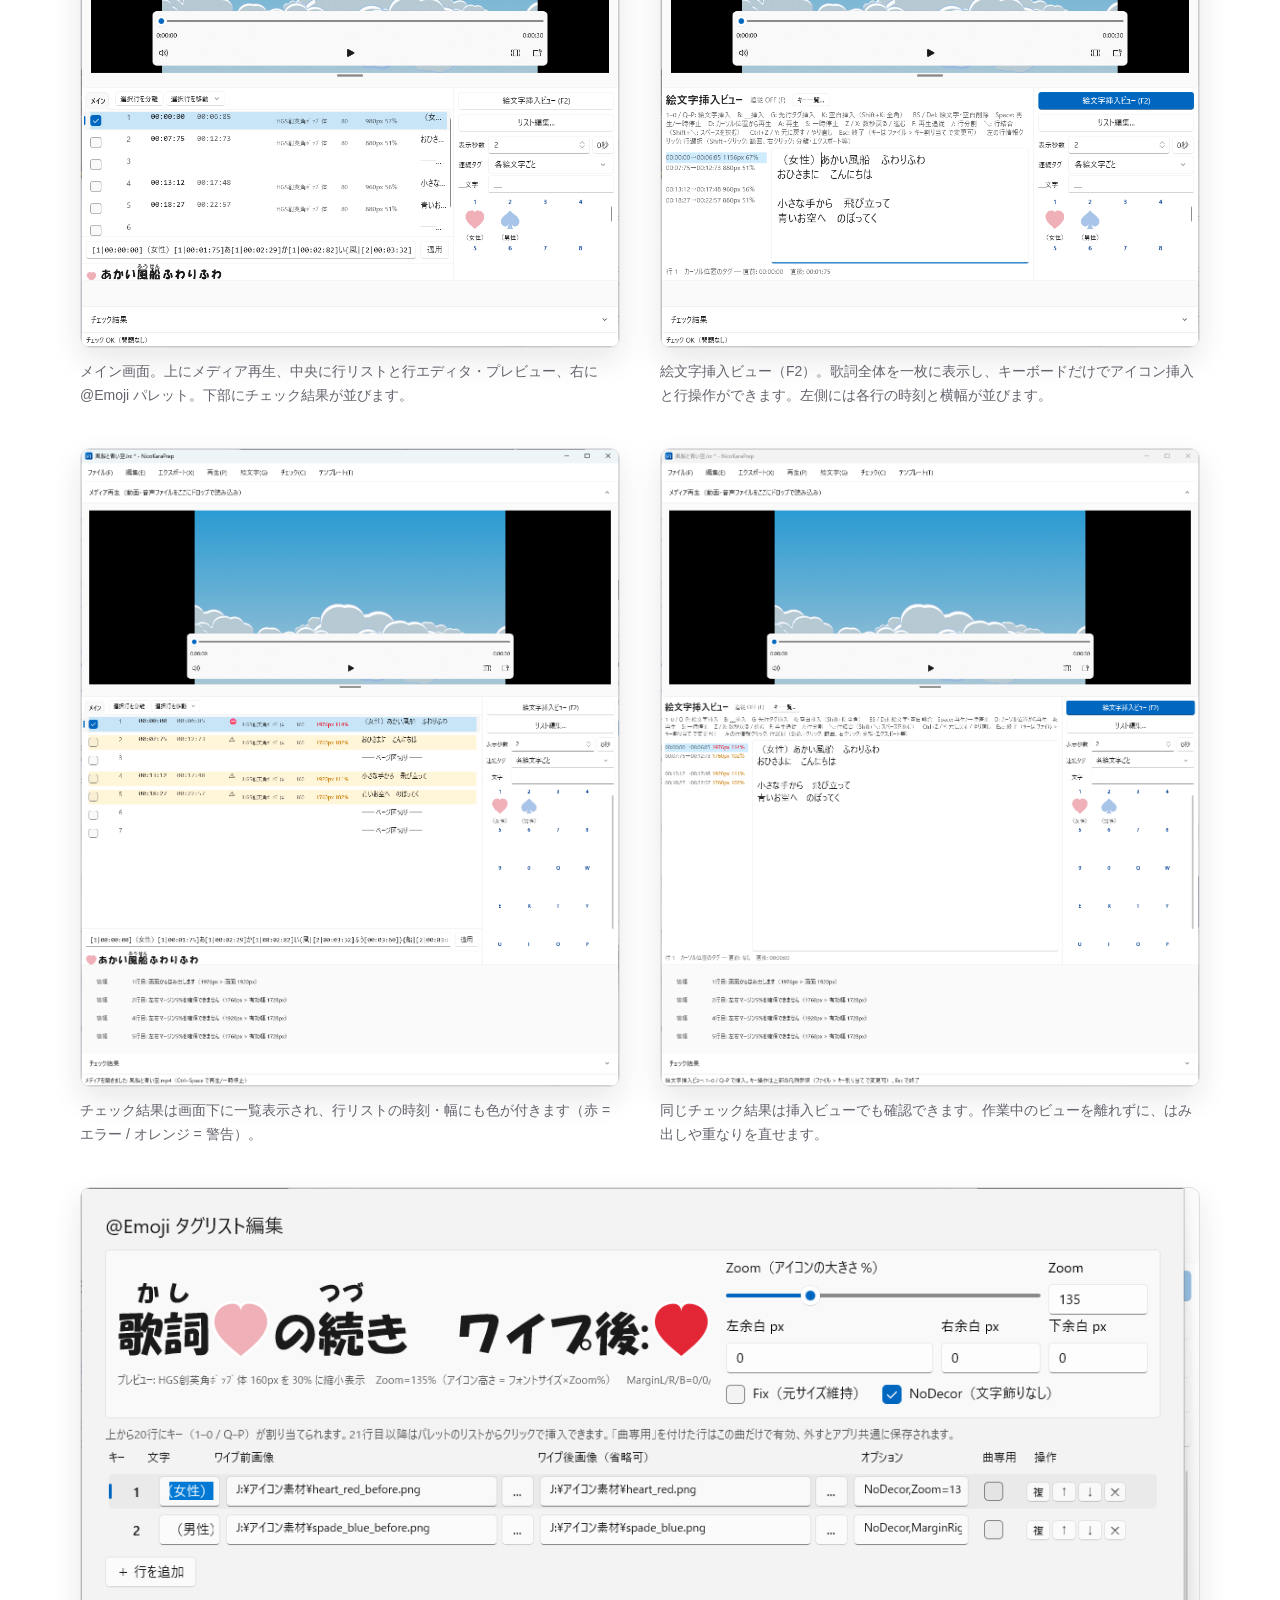
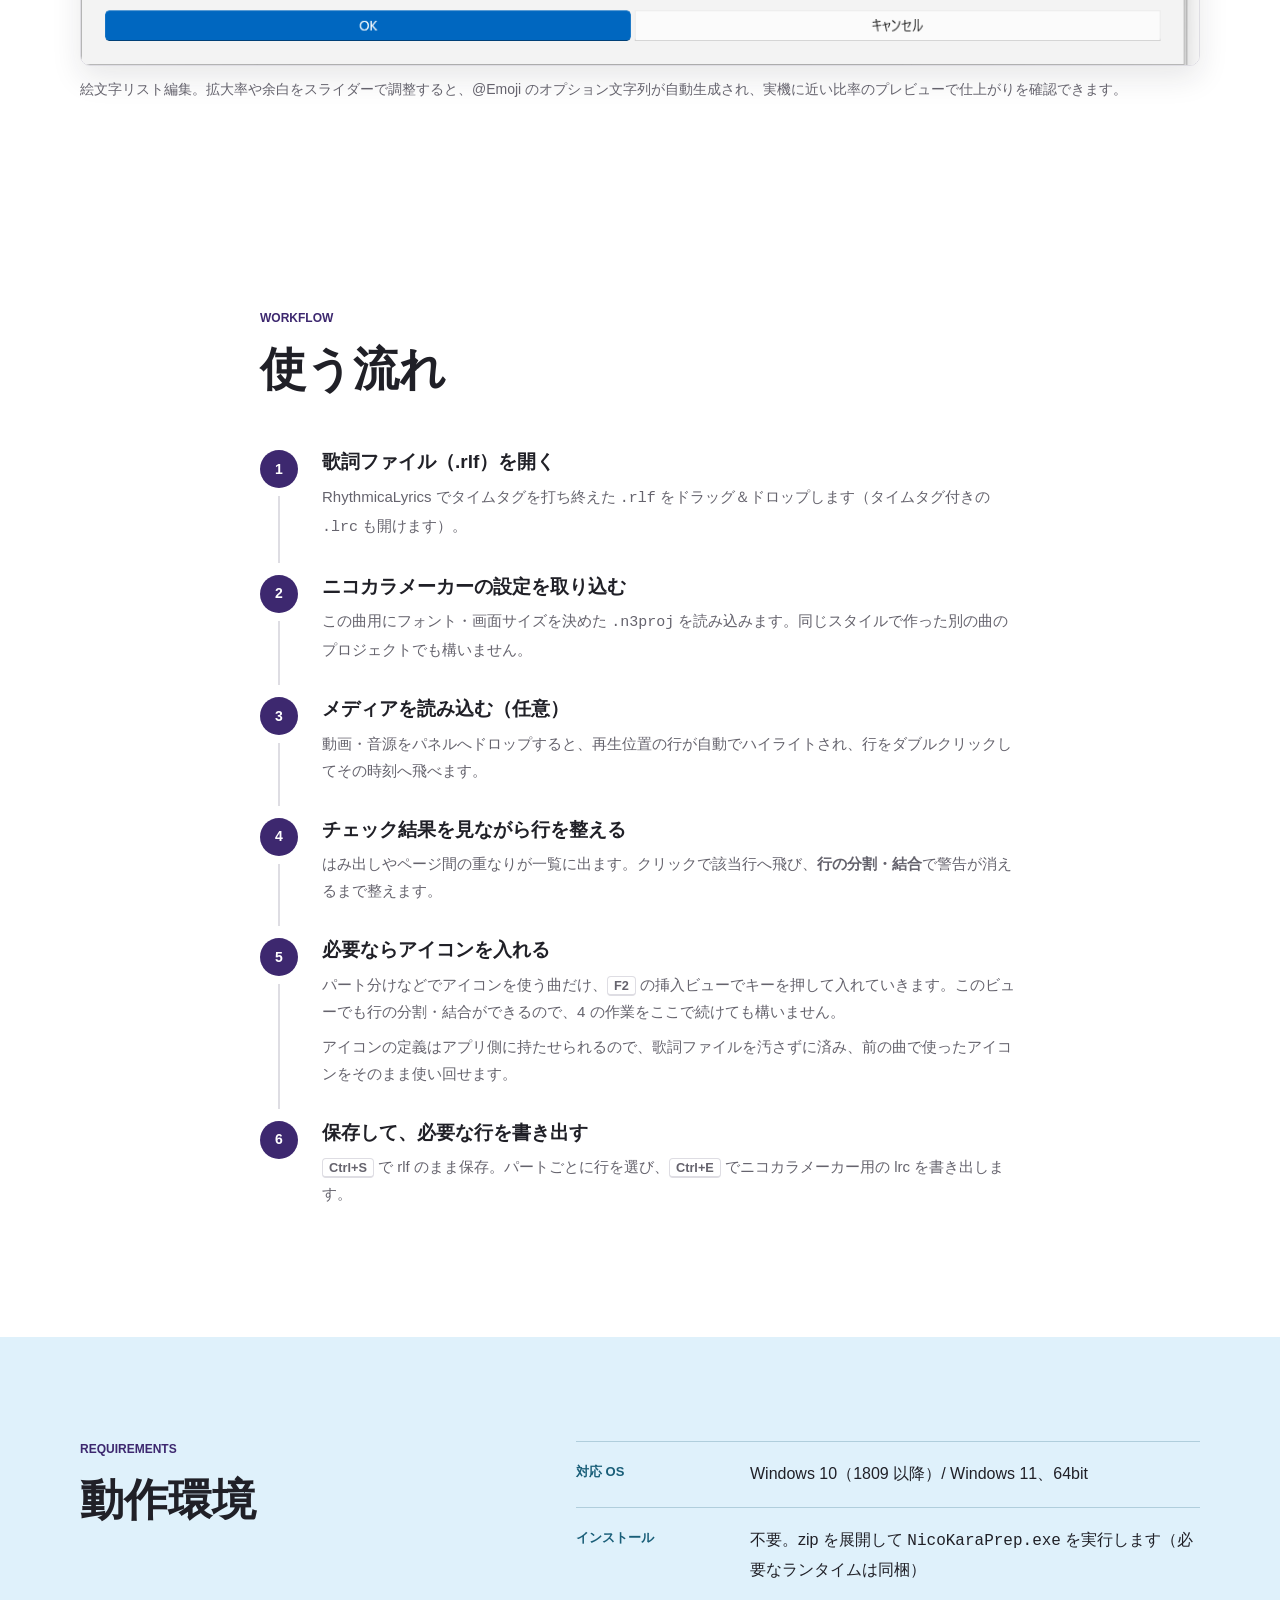
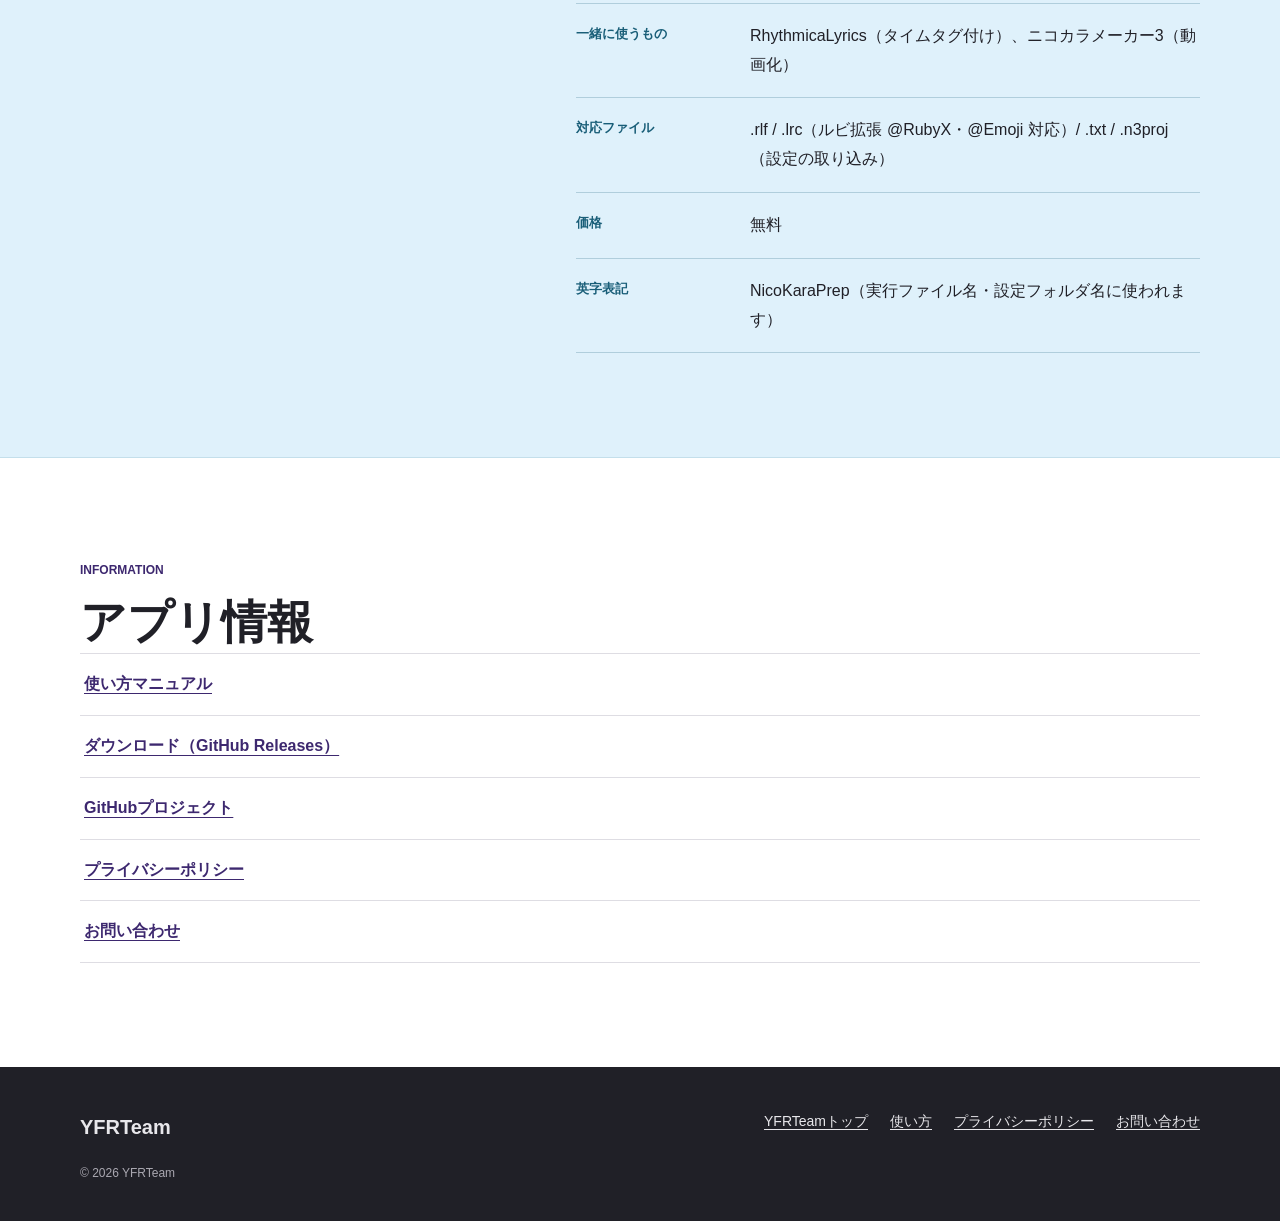
==== commit 9d2f1a46: "Web: トップページ更新版を追加し、@Emoji の持ち方と Store 準備中を追記 - web/index.html: 公開中のトップページの提供アプリ一覧に「にこぷれっぷ」を   追加したもの" ====
--- a/web/apps/NicoKaraPrep/index.html
+++ b/web/apps/NicoKaraPrep/index.html
@@ -27,6 +27,15 @@
     .dl-lead { margin: 0 0 1.1rem; font-size: .95rem; line-height: 1.7; }
     .dl-panel .primary-link { margin-top: 0; padding: 14px 26px; font-size: 1rem; }
     .dl-note { margin: 1.1rem 0 0; font-size: .82rem; opacity: .75; line-height: 1.6; }
+    .dl-store {
+      margin: 1.1rem 0 0;
+      padding: .55rem .8rem;
+      background: var(--sky);
+      border-radius: 8px;
+      color: var(--sky-dark);
+      font-size: .85rem;
+      line-height: 1.6;
+    }
 
     /* 特徴の 2 行目も 1 行目と同じ色順に */
     .feature-item:nth-child(5) { border-top-color: var(--sky-dark); }
@@ -77,6 +86,7 @@
     }
     .flow-list h3 { margin: 6px 0; font-size: 19px; line-height: 1.5; }
     .flow-list p { margin: 0; color: var(--muted); font-size: 15px; }
+    .flow-list p + p { margin-top: 8px; }
 
     kbd {
       padding: 1px 6px;
@@ -134,11 +144,12 @@
         <p class="eyebrow">YFRTeam presents</p>
         <h1 id="hero-title">にこぷれっぷ</h1>
         <p class="hero-copy">RhythmicaLyrics で作ったタイムタグ付き歌詞を、ニコカラメーカー3 向けに仕上げる。ニコカラ制作の「下ごしらえ」専用の Windows アプリです。</p>
-        <p class="release-status">Windows 10 / 11（64bit）対応・無料</p>
+        <p class="release-status">Windows 10 / 11（64bit）対応・無料／Microsoft Store 版 配信準備中</p>
 
         <div class="dl-panel">
           <p class="dl-lead">zip を展開して <code>NicoKaraPrep.exe</code> を実行するだけ。インストール作業は不要です。</p>
           <a class="primary-link" href="https://github.com/bee7813993/NicoKaraPrep/releases/latest" rel="noopener noreferrer">最新版をダウンロード（GitHub）</a>
+          <p class="dl-store"><strong>Microsoft Store 版は配信準備中です。</strong>公開までは上記の zip をご利用ください。</p>
           <p class="dl-note">GitHub の Releases ページが開きます。「Assets」から zip を選んでください。<br>設定は <code>%APPDATA%\NicoKaraPrep\</code> に保存され、アプリのフォルダやレジストリは汚しません。</p>
         </div>
       </div>
@@ -245,6 +256,7 @@
           <li>
             <h3>必要ならアイコンを入れる</h3>
             <p>パート分けなどでアイコンを使う曲だけ、<kbd>F2</kbd> の挿入ビューでキーを押して入れていきます。このビューでも行の分割・結合ができるので、4 の作業をここで続けても構いません。</p>
+            <p>アイコンの定義はアプリ側に持たせられるので、歌詞ファイルを汚さずに済み、前の曲で使ったアイコンをそのまま使い回せます。</p>
           </li>
           <li>
             <h3>保存して、必要な行を書き出す</h3>
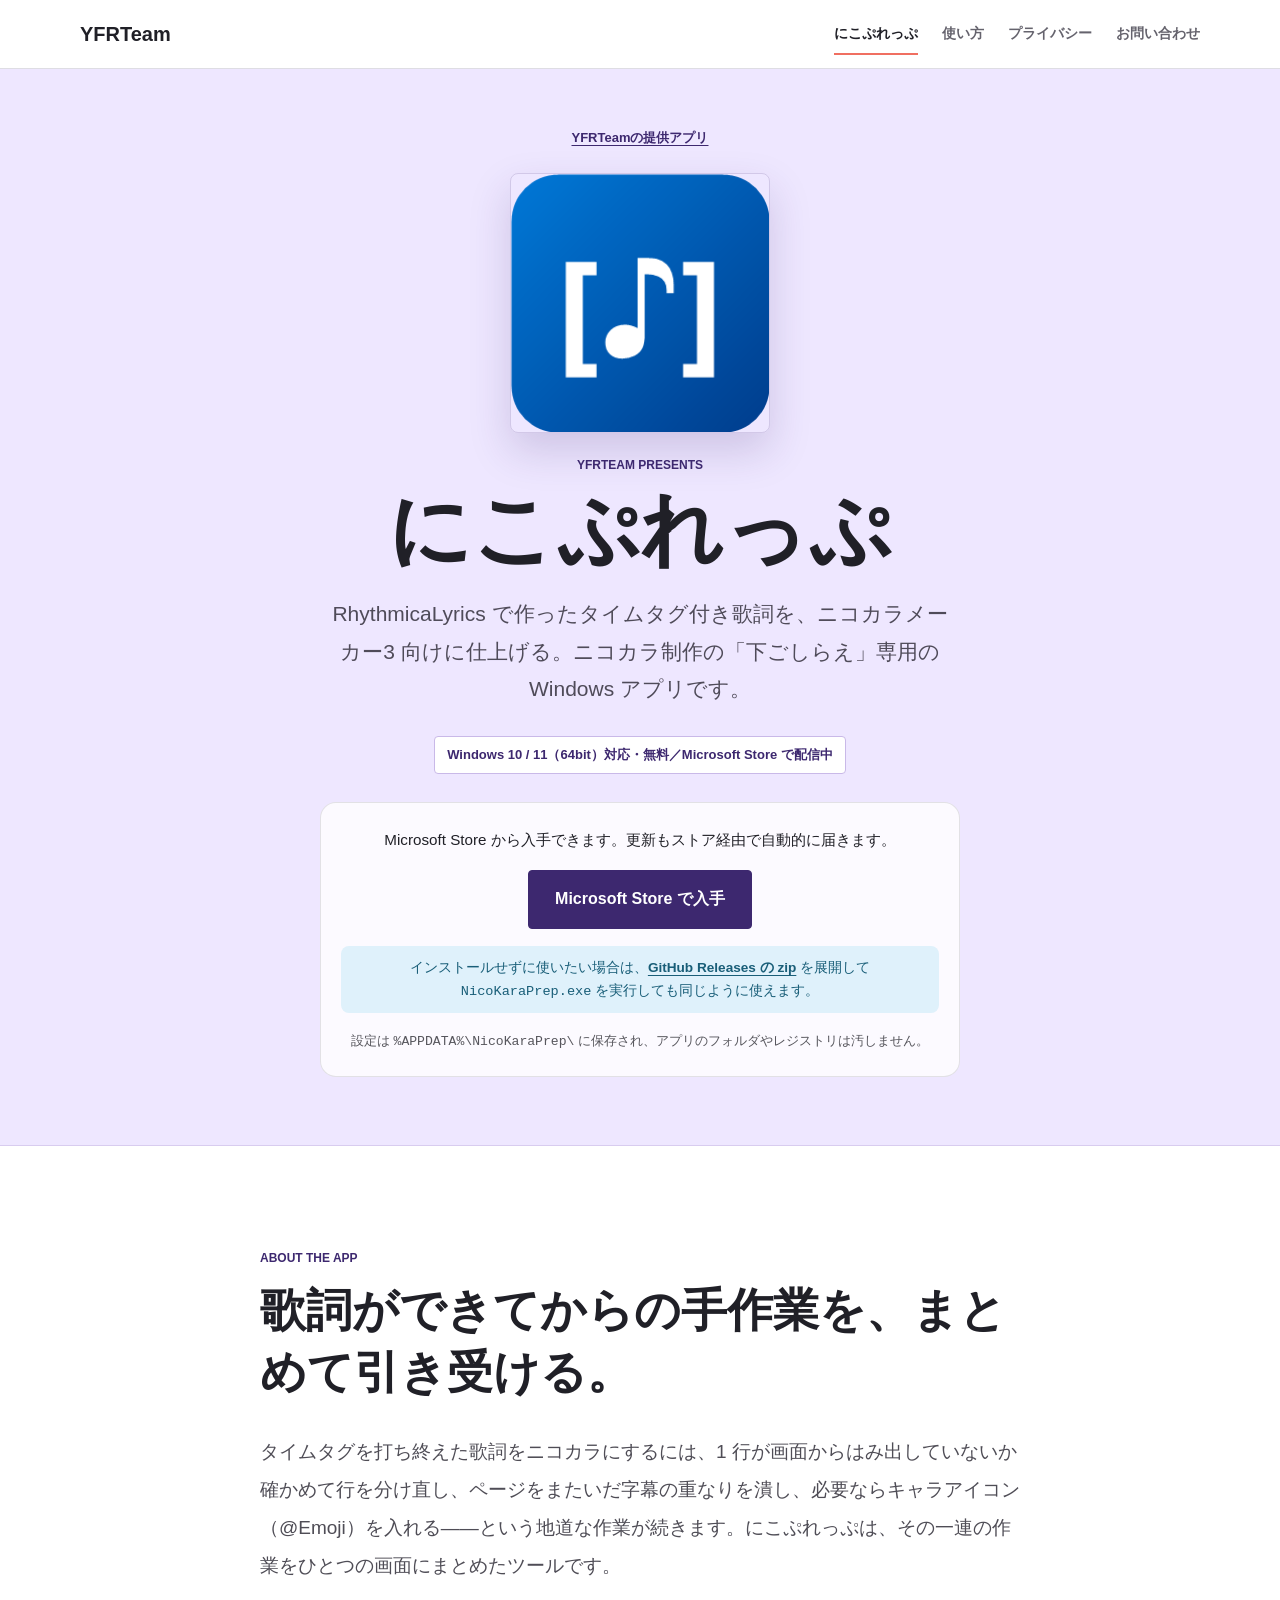
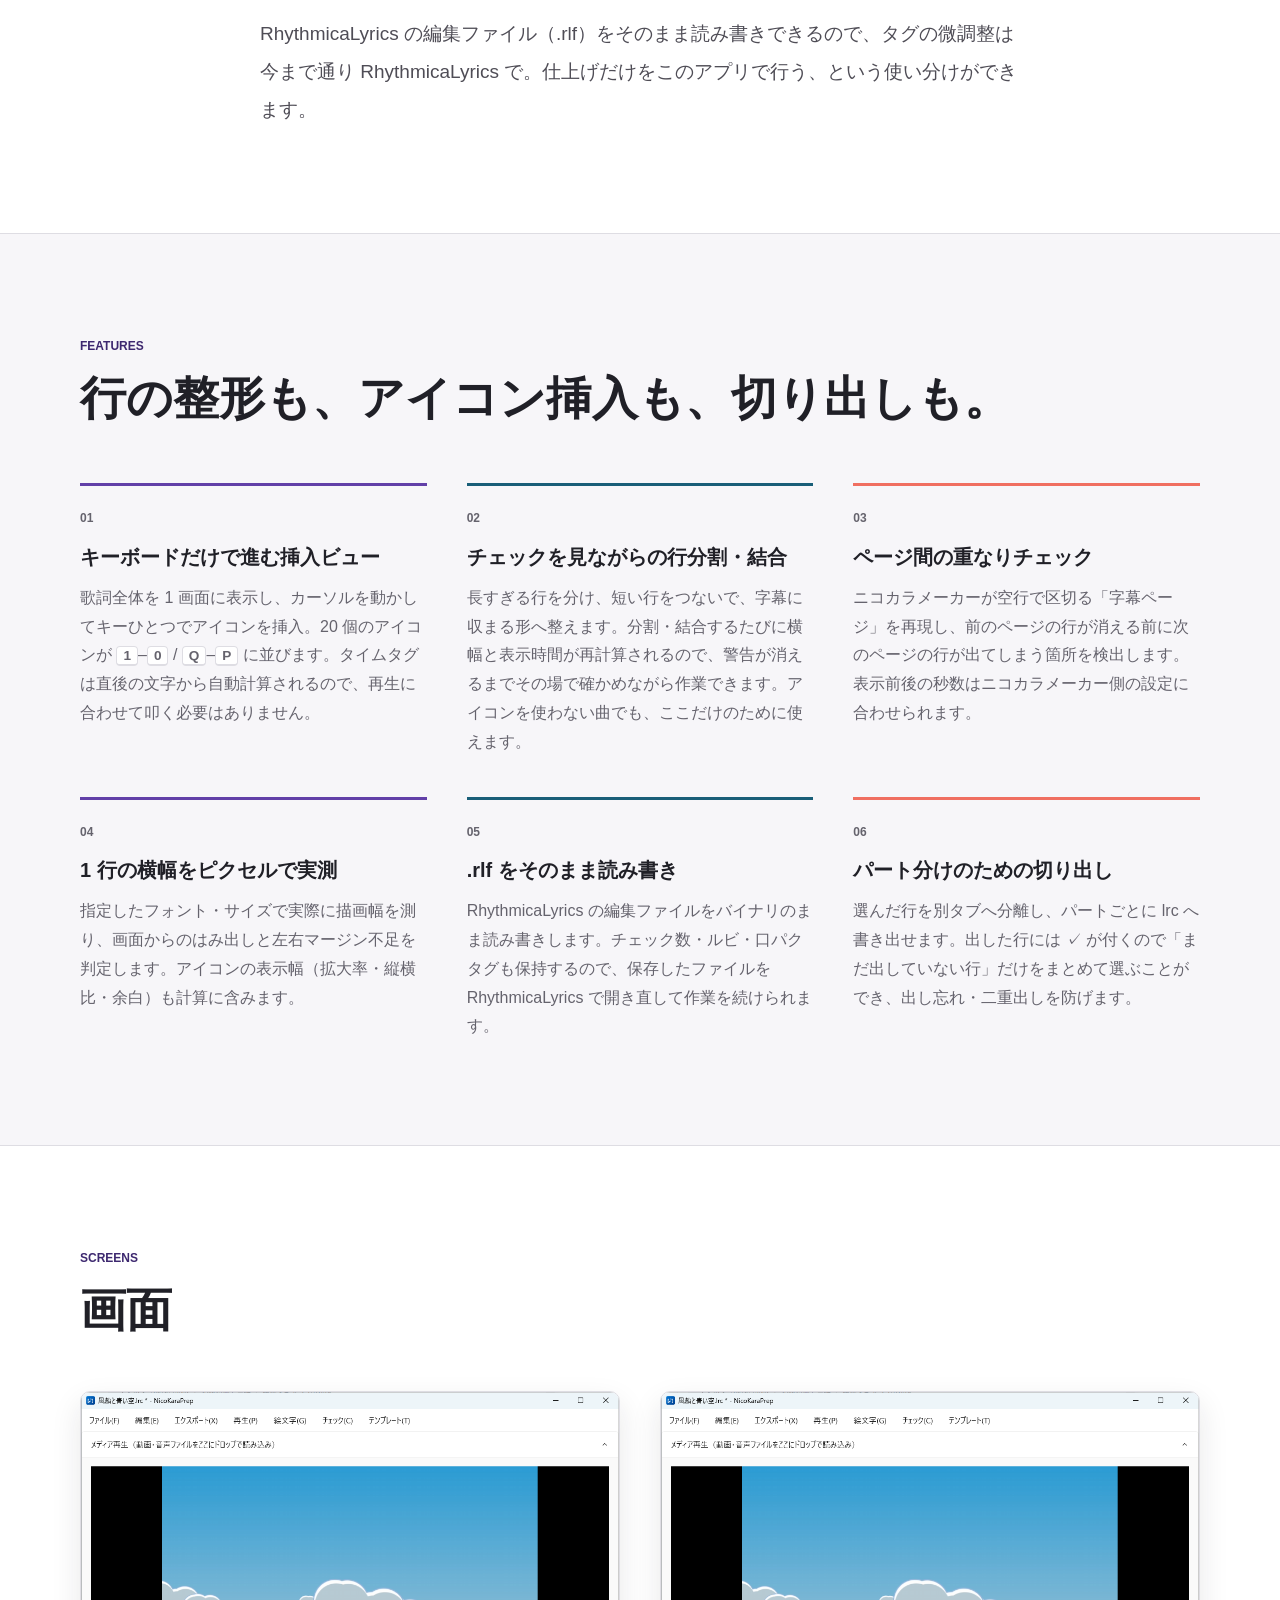
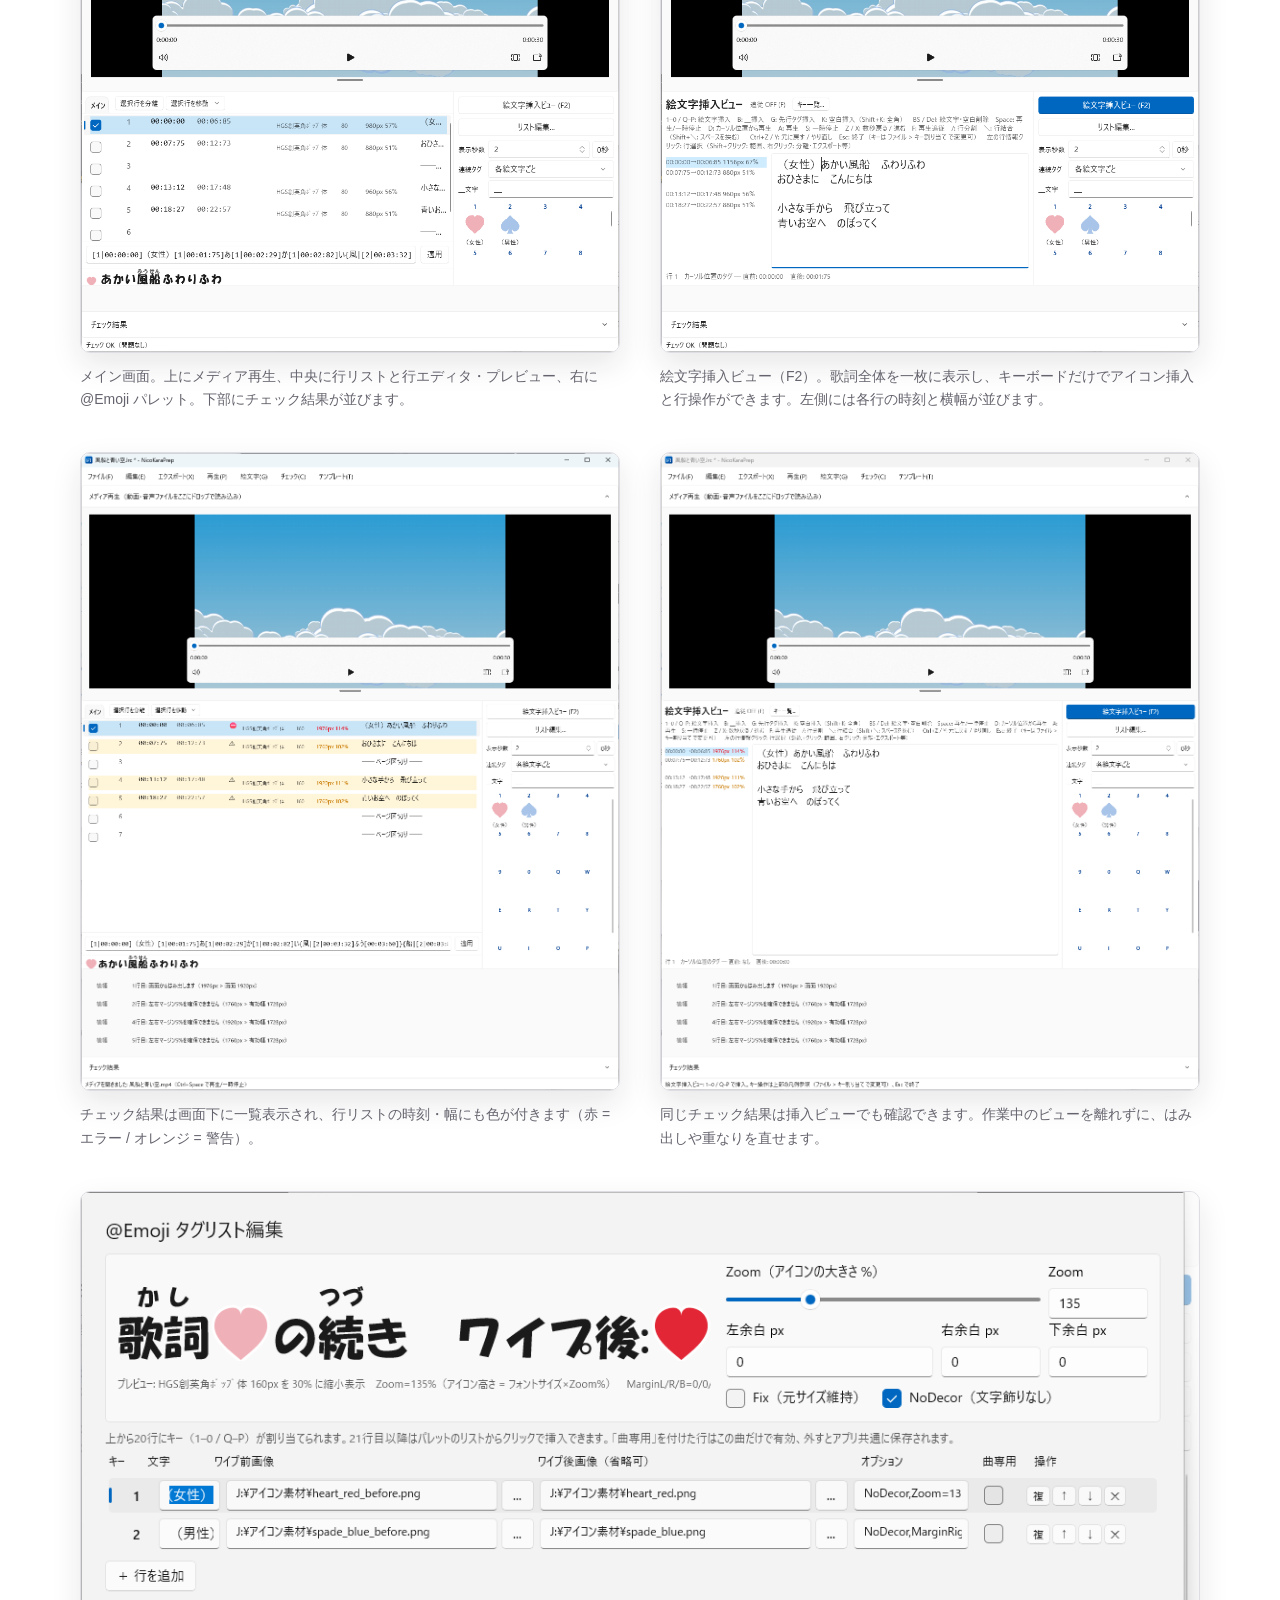
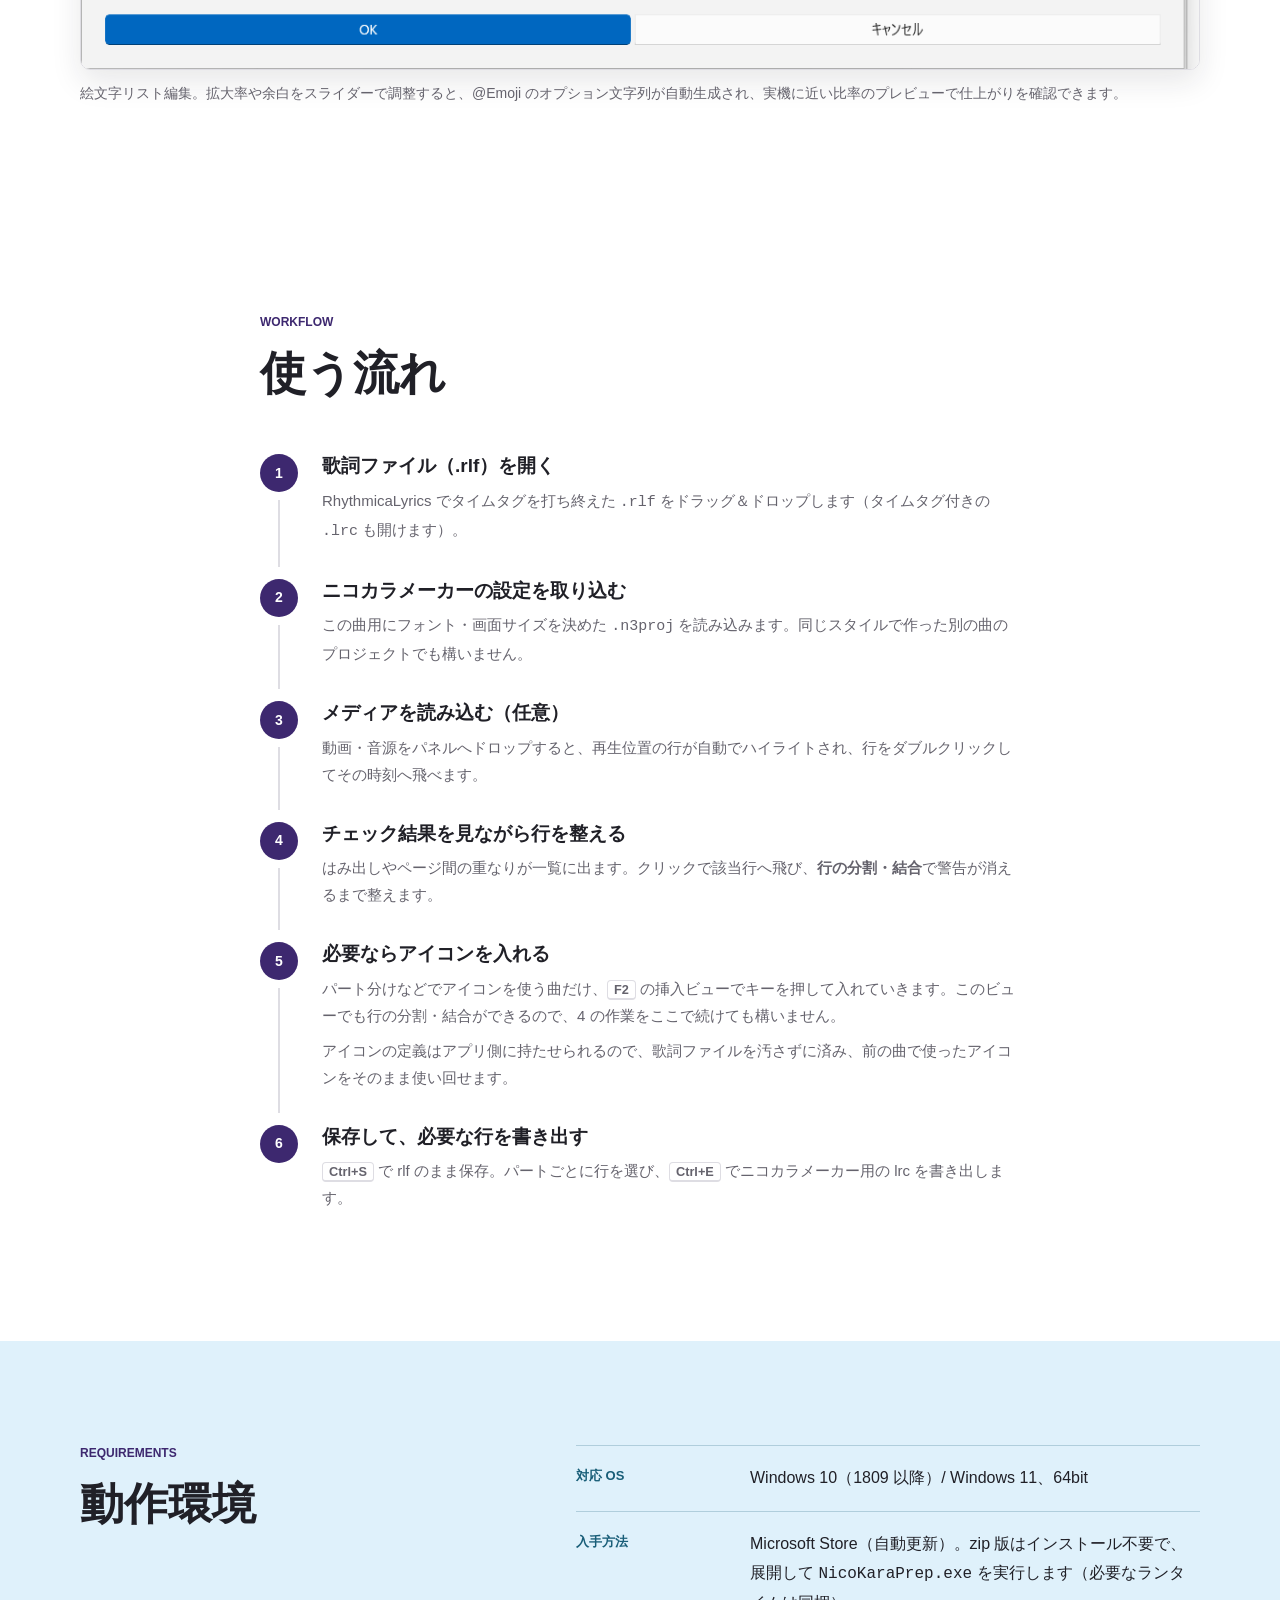
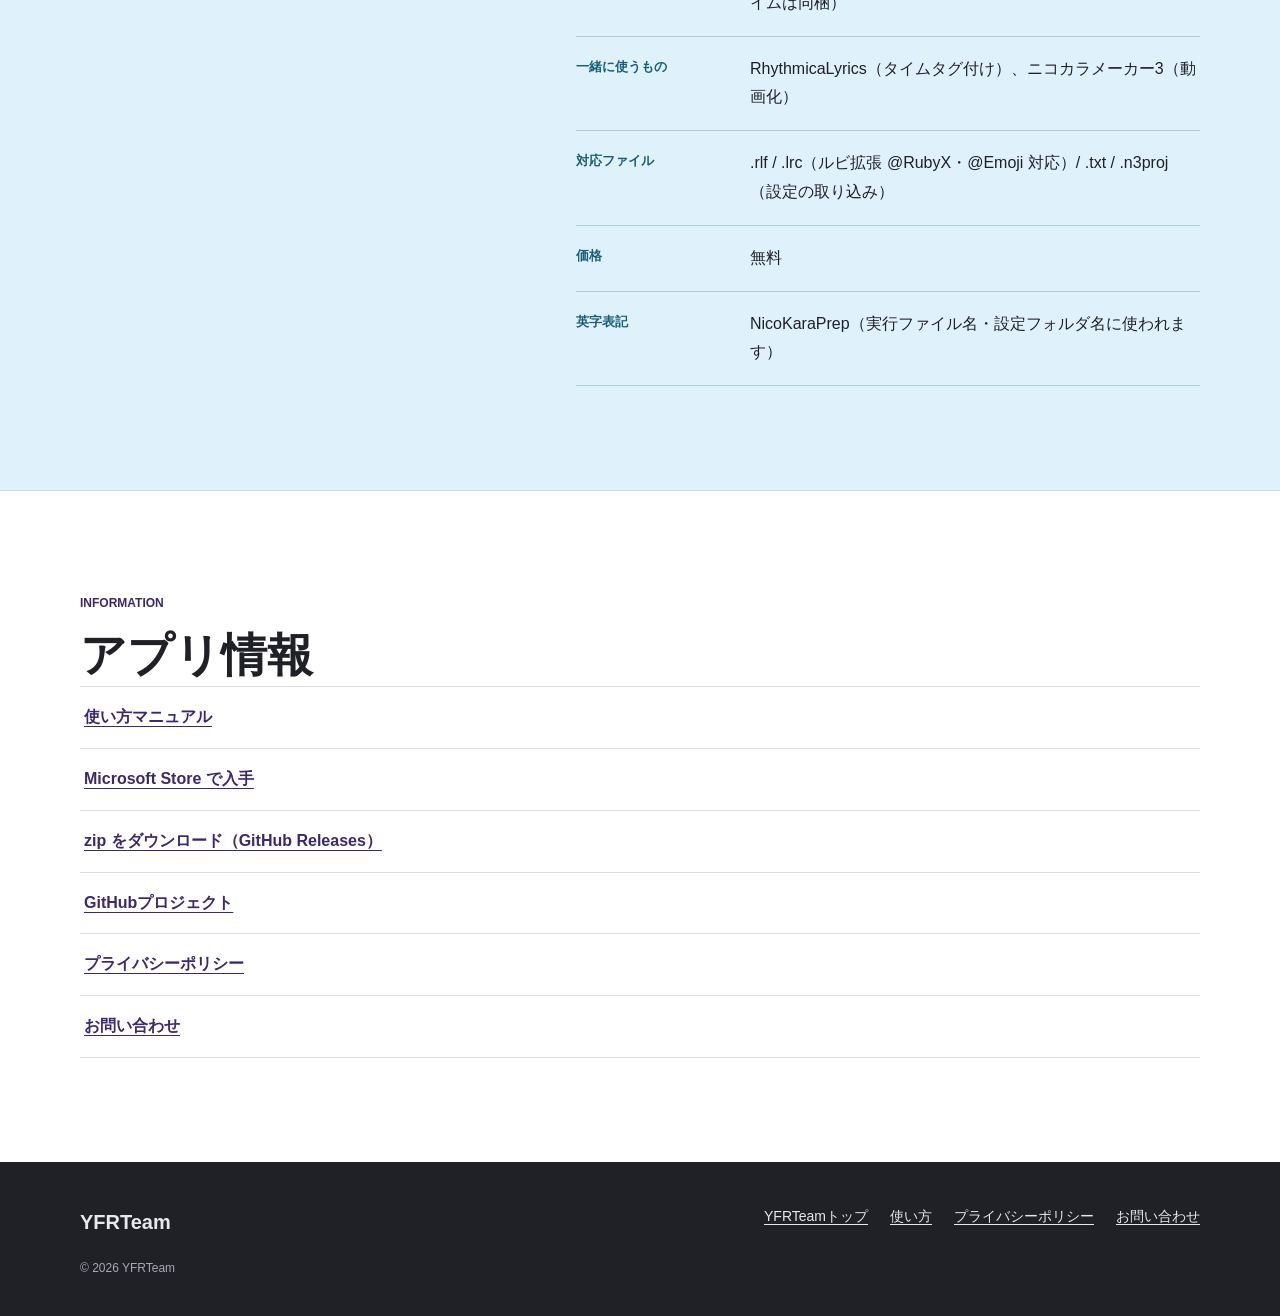
==== commit 4c094f36: "Web: Microsoft Store をメインの入手先に変更 ストア公開（9nb4v45g33bp）に合わせて導線を差し替え。  - 紹介ページ: 主ボタンを「Microsoft Store で入" ====
--- a/web/apps/NicoKaraPrep/index.html
+++ b/web/apps/NicoKaraPrep/index.html
@@ -27,15 +27,16 @@
     .dl-lead { margin: 0 0 1.1rem; font-size: .95rem; line-height: 1.7; }
     .dl-panel .primary-link { margin-top: 0; padding: 14px 26px; font-size: 1rem; }
     .dl-note { margin: 1.1rem 0 0; font-size: .82rem; opacity: .75; line-height: 1.6; }
-    .dl-store {
+    .dl-sub {
       margin: 1.1rem 0 0;
-      padding: .55rem .8rem;
+      padding: .6rem .85rem;
       background: var(--sky);
       border-radius: 8px;
       color: var(--sky-dark);
       font-size: .85rem;
-      line-height: 1.6;
-    }
+      line-height: 1.7;
+    }
+    .dl-sub a { color: var(--sky-dark); font-weight: 700; }
 
     /* 特徴の 2 行目も 1 行目と同じ色順に */
     .feature-item:nth-child(5) { border-top-color: var(--sky-dark); }
@@ -144,13 +145,13 @@
         <p class="eyebrow">YFRTeam presents</p>
         <h1 id="hero-title">にこぷれっぷ</h1>
         <p class="hero-copy">RhythmicaLyrics で作ったタイムタグ付き歌詞を、ニコカラメーカー3 向けに仕上げる。ニコカラ制作の「下ごしらえ」専用の Windows アプリです。</p>
-        <p class="release-status">Windows 10 / 11（64bit）対応・無料／Microsoft Store 版 配信準備中</p>
+        <p class="release-status">Windows 10 / 11（64bit）対応・無料／Microsoft Store で配信中</p>
 
         <div class="dl-panel">
-          <p class="dl-lead">zip を展開して <code>NicoKaraPrep.exe</code> を実行するだけ。インストール作業は不要です。</p>
-          <a class="primary-link" href="https://github.com/bee7813993/NicoKaraPrep/releases/latest" rel="noopener noreferrer">最新版をダウンロード（GitHub）</a>
-          <p class="dl-store"><strong>Microsoft Store 版は配信準備中です。</strong>公開までは上記の zip をご利用ください。</p>
-          <p class="dl-note">GitHub の Releases ページが開きます。「Assets」から zip を選んでください。<br>設定は <code>%APPDATA%\NicoKaraPrep\</code> に保存され、アプリのフォルダやレジストリは汚しません。</p>
+          <p class="dl-lead">Microsoft Store から入手できます。更新もストア経由で自動的に届きます。</p>
+          <a class="primary-link" href="https://apps.microsoft.com/detail/9nb4v45g33bp" rel="noopener noreferrer">Microsoft Store で入手</a>
+          <p class="dl-sub">インストールせずに使いたい場合は、<a href="https://github.com/bee7813993/NicoKaraPrep/releases/latest" rel="noopener noreferrer">GitHub Releases の zip</a> を展開して <code>NicoKaraPrep.exe</code> を実行しても同じように使えます。</p>
+          <p class="dl-note">設定は <code>%APPDATA%\NicoKaraPrep\</code> に保存され、アプリのフォルダやレジストリは汚しません。</p>
         </div>
       </div>
     </section>
@@ -278,8 +279,8 @@
             <dd>Windows 10（1809 以降）/ Windows 11、64bit</dd>
           </div>
           <div>
-            <dt>インストール</dt>
-            <dd>不要。zip を展開して <code>NicoKaraPrep.exe</code> を実行します（必要なランタイムは同梱）</dd>
+            <dt>入手方法</dt>
+            <dd>Microsoft Store（自動更新）。zip 版はインストール不要で、展開して <code>NicoKaraPrep.exe</code> を実行します（必要なランタイムは同梱）</dd>
           </div>
           <div>
             <dt>一緒に使うもの</dt>
@@ -307,7 +308,8 @@
         <h2 id="app-links">アプリ情報</h2>
         <ul class="link-list app-info-links">
           <li><a href="manual.html">使い方マニュアル</a></li>
-          <li><a href="https://github.com/bee7813993/NicoKaraPrep/releases/latest" rel="noopener noreferrer">ダウンロード（GitHub Releases）</a></li>
+          <li><a href="https://apps.microsoft.com/detail/9nb4v45g33bp" rel="noopener noreferrer">Microsoft Store で入手</a></li>
+          <li><a href="https://github.com/bee7813993/NicoKaraPrep/releases/latest" rel="noopener noreferrer">zip をダウンロード（GitHub Releases）</a></li>
           <li><a href="https://github.com/bee7813993/NicoKaraPrep" rel="noopener noreferrer">GitHubプロジェクト</a></li>
           <li><a href="privacy.html">プライバシーポリシー</a></li>
           <li><a href="../../contact.html">お問い合わせ</a></li>
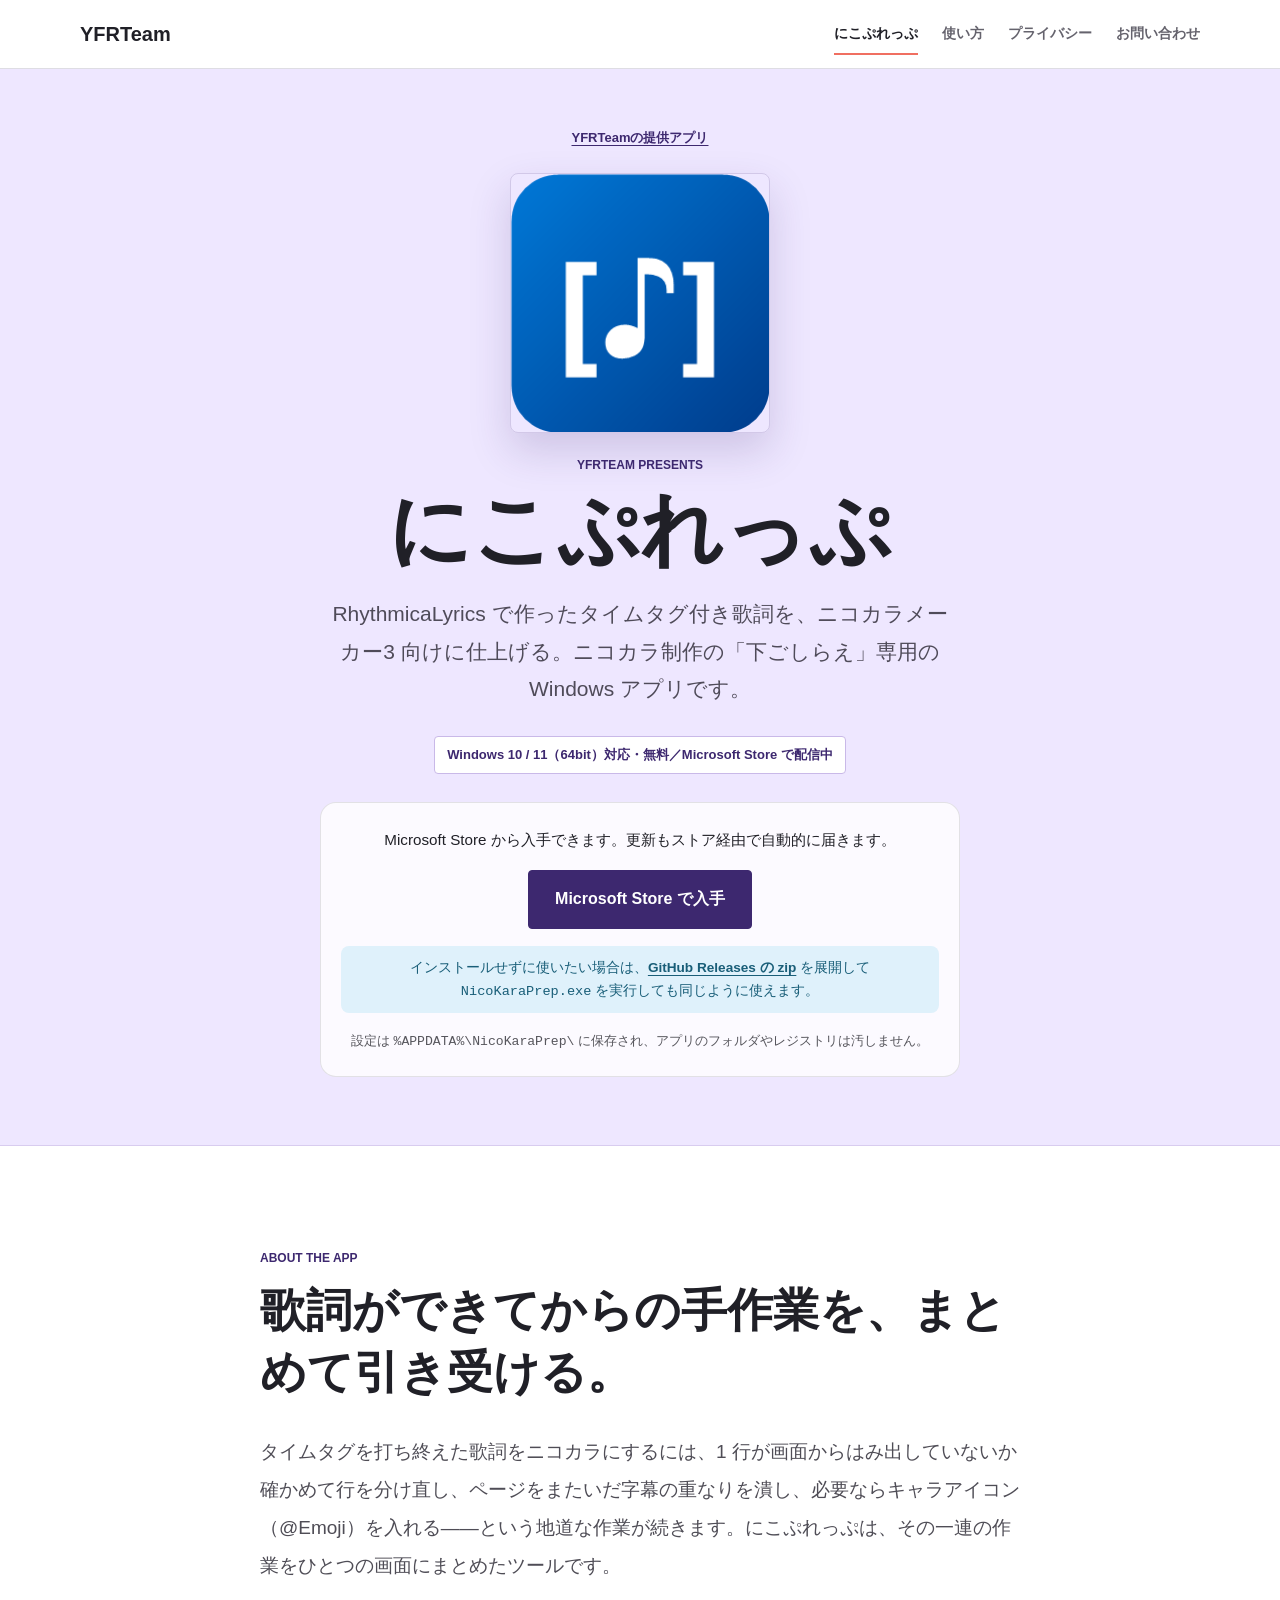
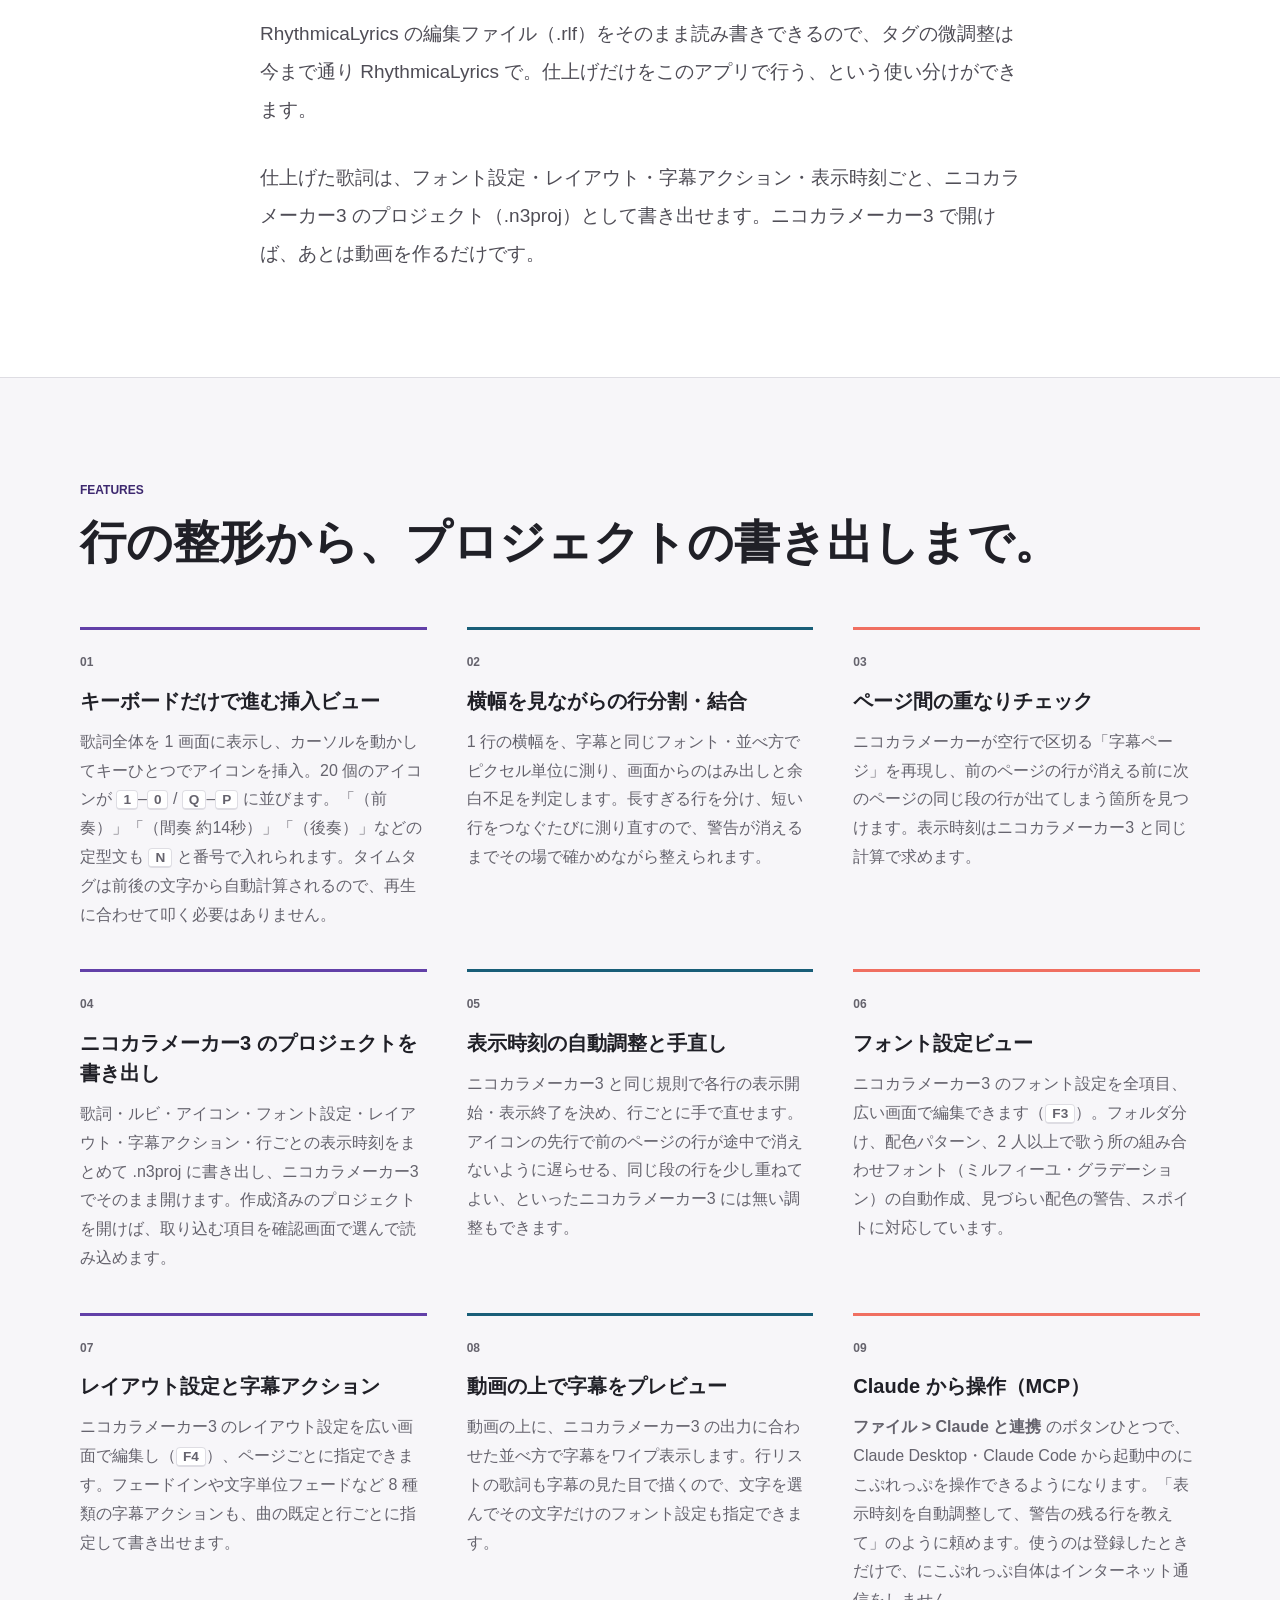
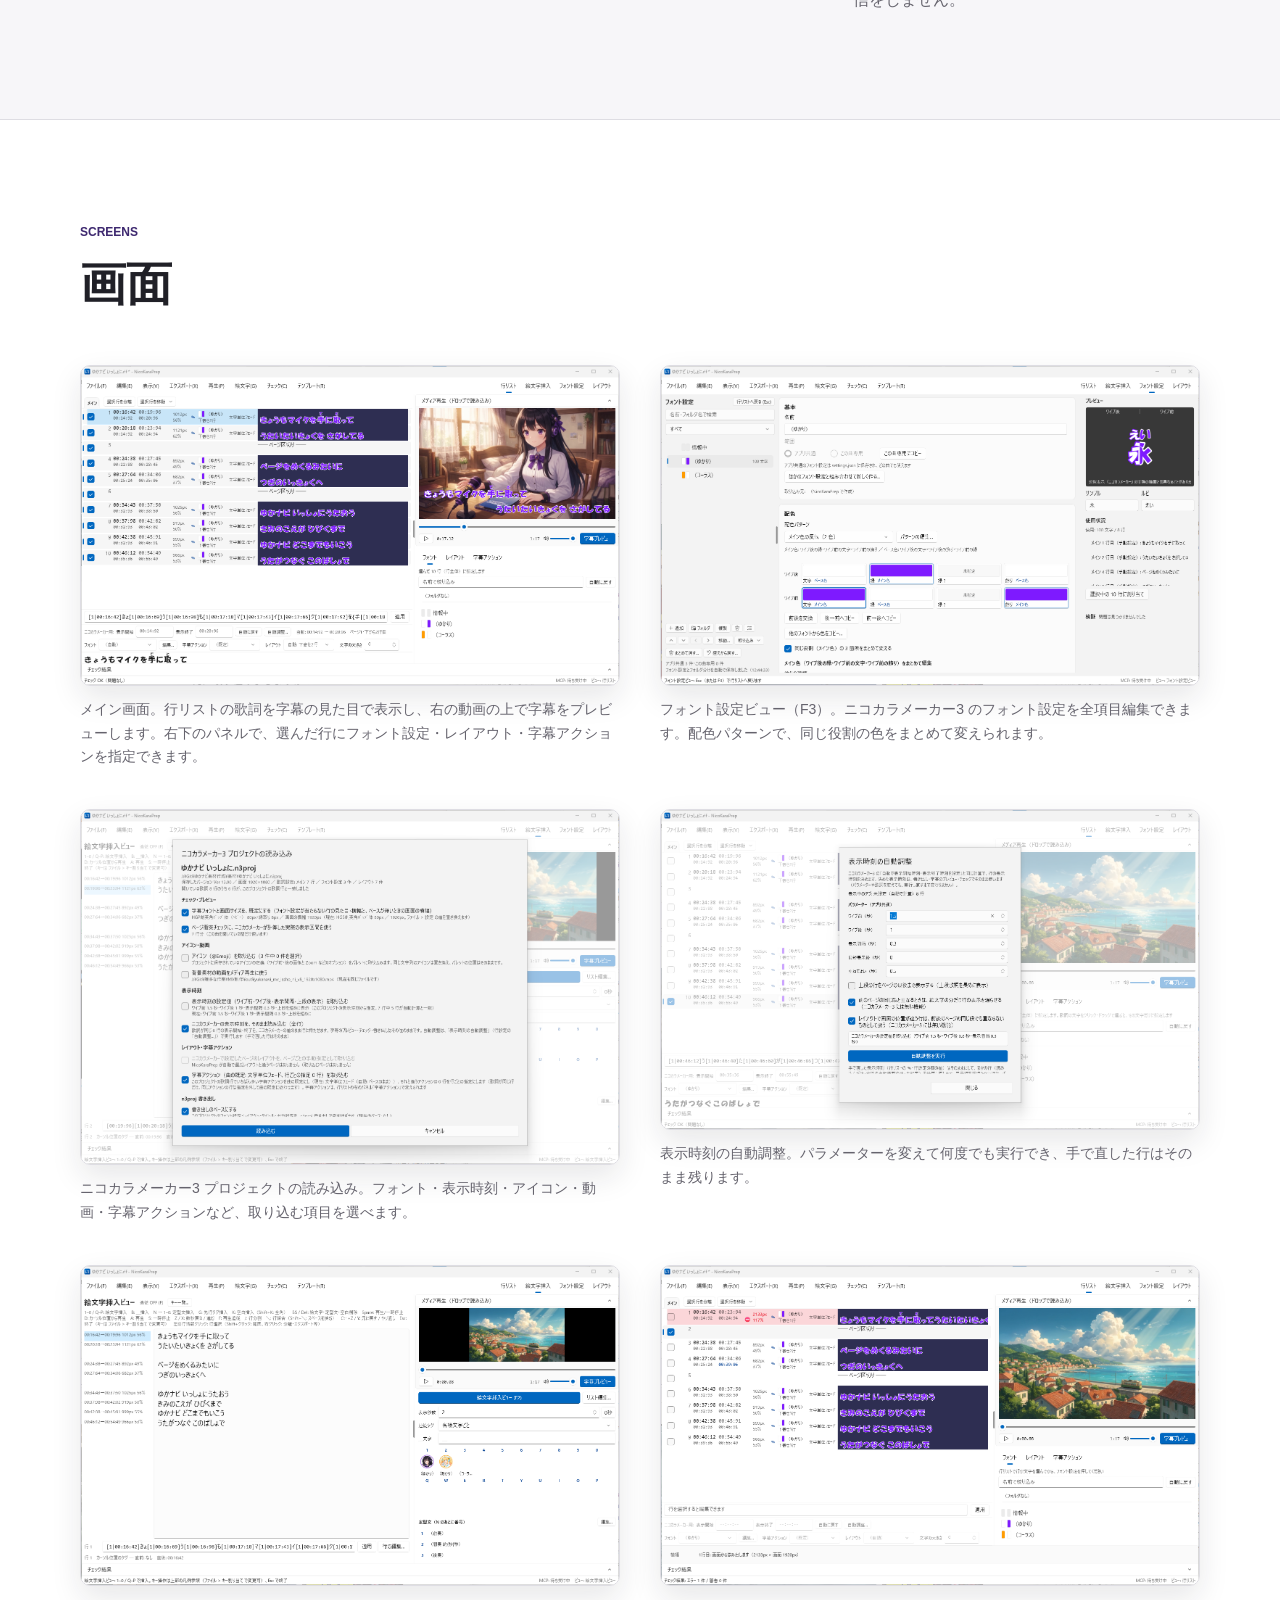
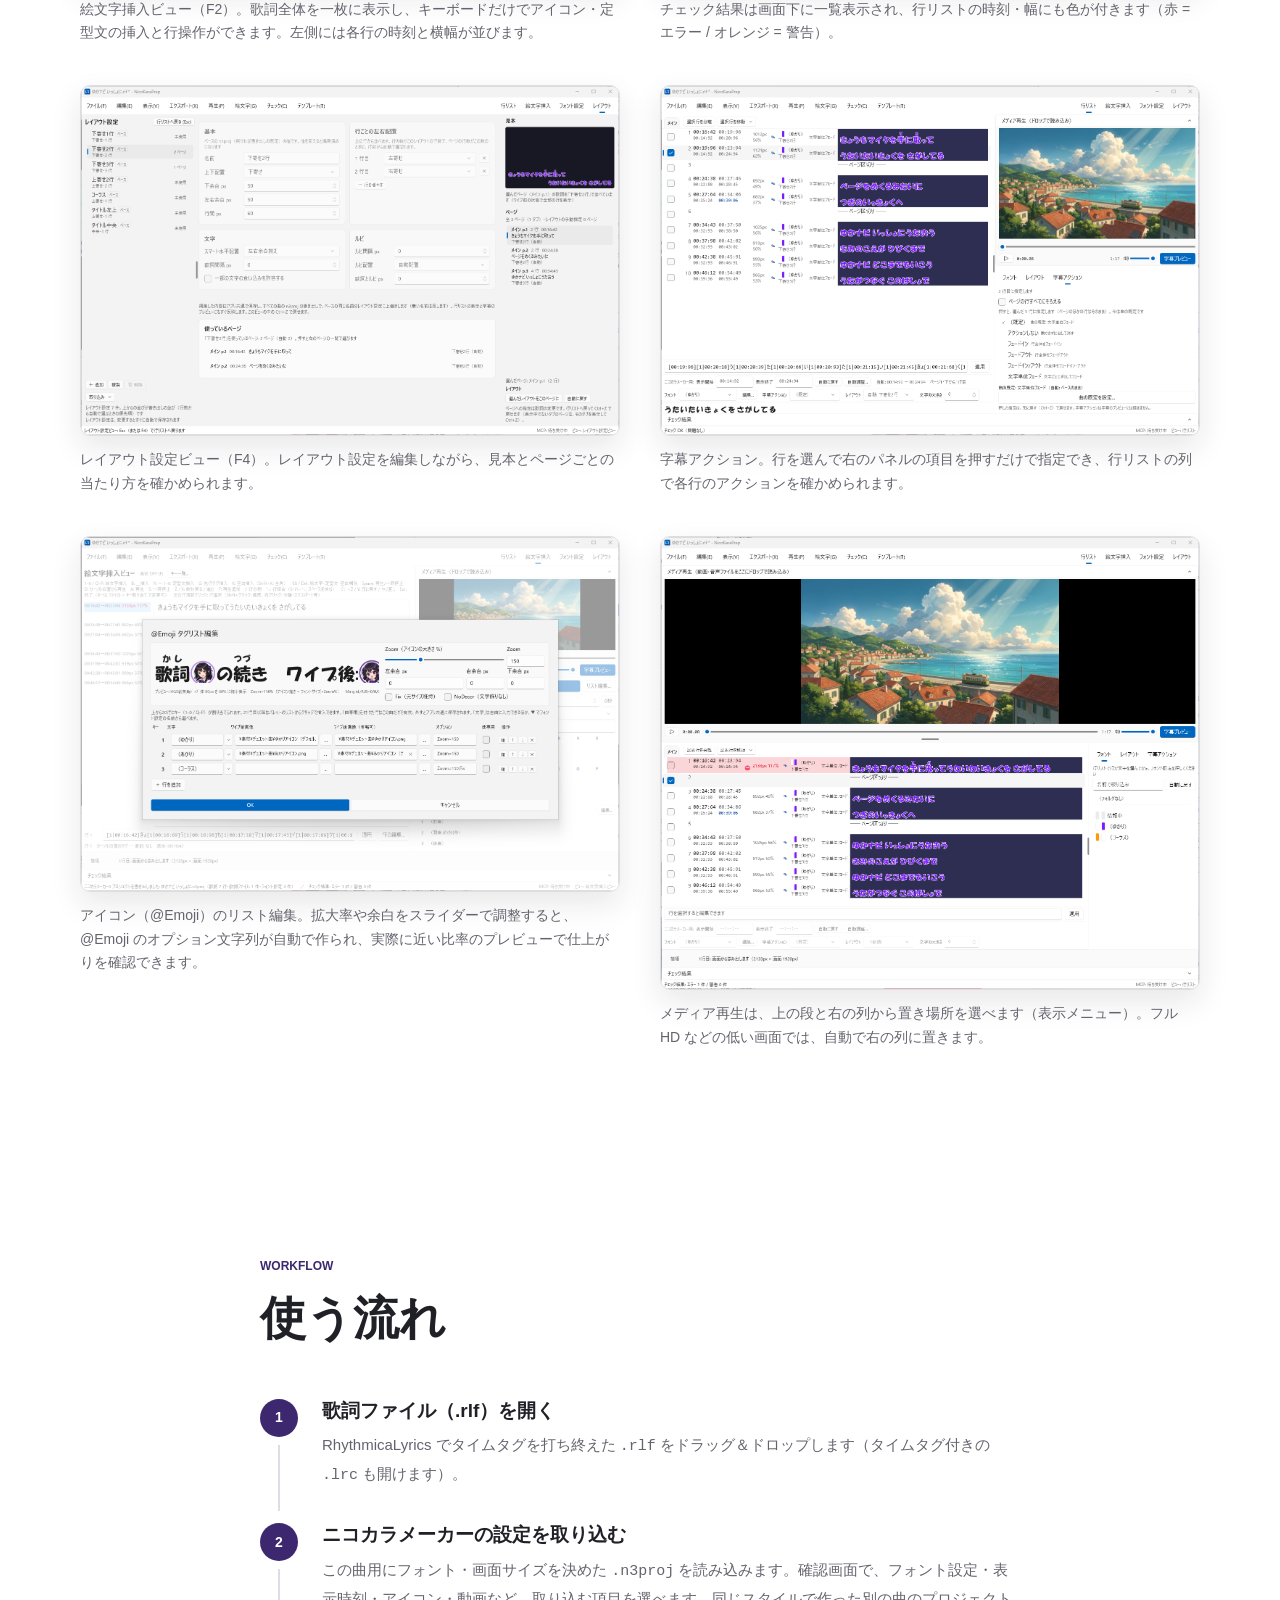
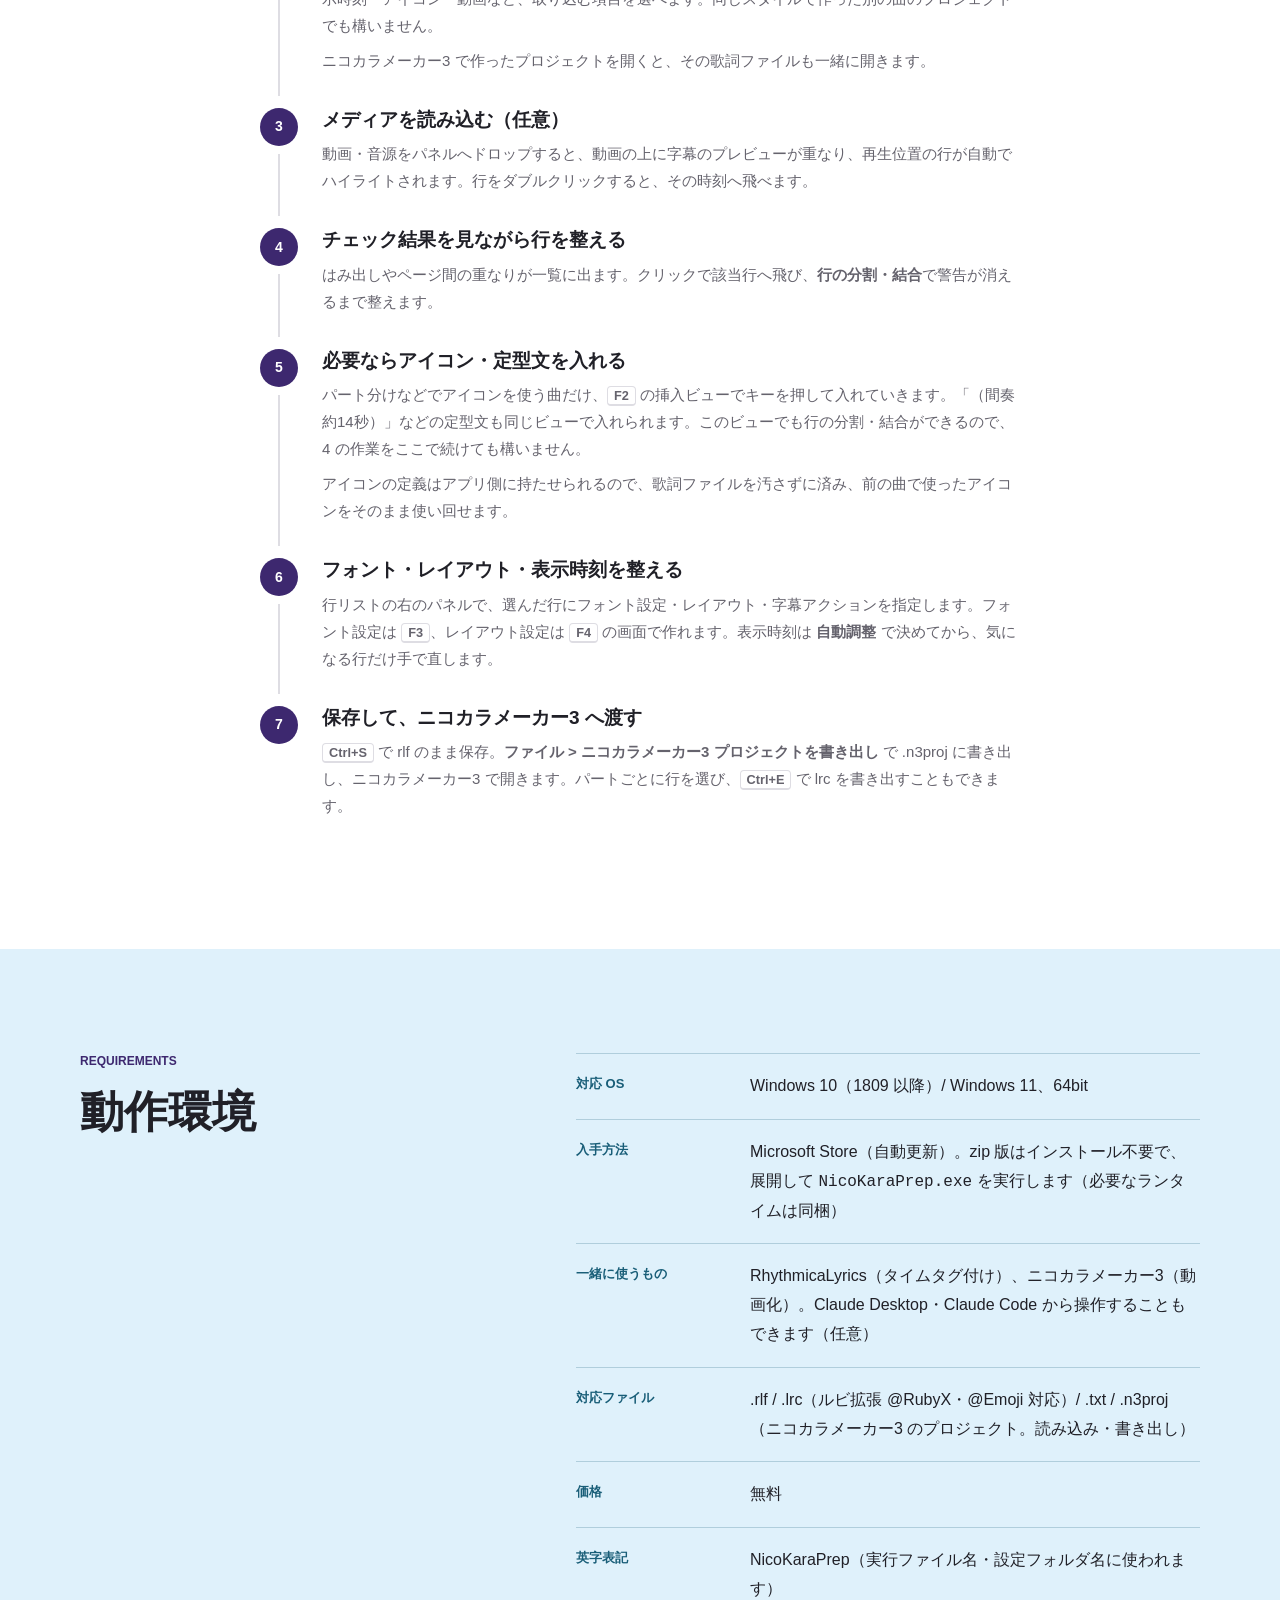
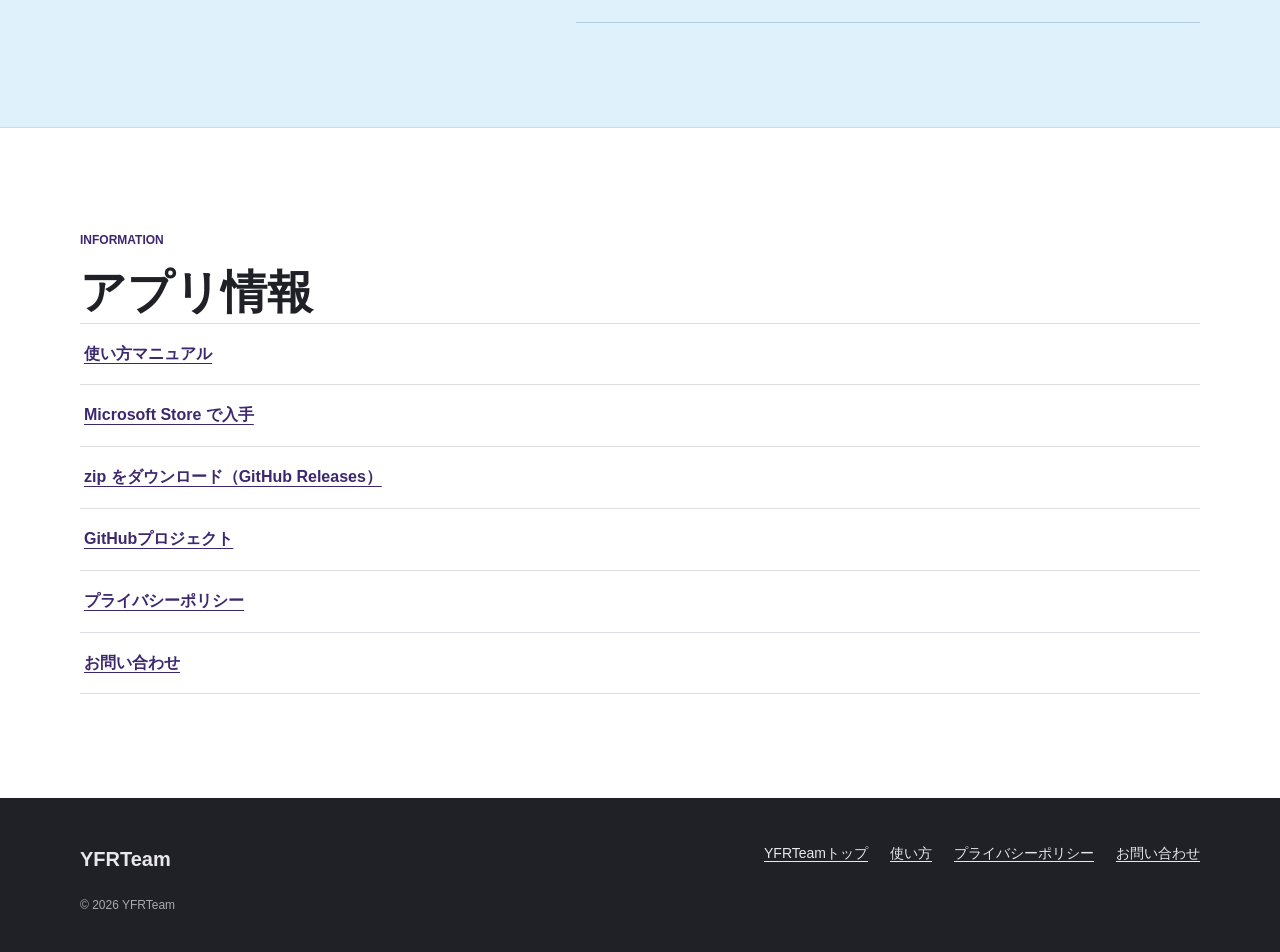
==== commit 12e958ca: "0.2.0 の公開に合わせて公開ページとマニュアルを更新 - privacy.html: AI アシスタントとの連携（MCP）の節を足し、「外部サービスとの連携も行いません」を外す。実行エイリアスの説" ====
--- a/web/apps/NicoKaraPrep/index.html
+++ b/web/apps/NicoKaraPrep/index.html
@@ -3,14 +3,14 @@
 <head>
   <meta charset="utf-8">
   <meta name="viewport" content="width=device-width, initial-scale=1">
-  <meta name="description" content="RhythmicaLyrics で作ったタイムタグ付き歌詞を、ニコカラメーカー3 向けに仕上げる Windows アプリ『にこぷれっぷ（NicoKaraPrep）』。アイコン挿入・タイムタグの重なりチェック・行幅チェックをまとめて行えます。">
+  <meta name="description" content="RhythmicaLyrics で作ったタイムタグ付き歌詞を、ニコカラメーカー3 向けに仕上げる Windows アプリ『にこぷれっぷ（NicoKaraPrep）』。行幅・重なりのチェック、アイコン挿入、フォント設定・レイアウト・表示時刻を整えてのニコカラメーカー3 プロジェクトの書き出しまで行えます。">
   <meta name="theme-color" content="#ffffff">
   <title>にこぷれっぷ | YFRTeam</title>
   <link rel="icon" href="images/nicokaraprep-icon.png">
   <link rel="stylesheet" href="../../assets/style.css">
   <meta property="og:type" content="website">
   <meta property="og:title" content="にこぷれっぷ（NicoKaraPrep）">
-  <meta property="og:description" content="RhythmicaLyrics の歌詞を、ニコカラメーカー3 向けに仕上げる Windows アプリ。">
+  <meta property="og:description" content="RhythmicaLyrics の歌詞を、ニコカラメーカー3 向けに仕上げてプロジェクトとして書き出す Windows アプリ。">
   <meta property="og:url" content="https://ykr.moe/apps/NicoKaraPrep/">
   <meta property="og:image" content="https://ykr.moe/apps/NicoKaraPrep/images/nicokaraprep-icon.png">
   <style>
@@ -38,9 +38,10 @@
     }
     .dl-sub a { color: var(--sky-dark); font-weight: 700; }
 
-    /* 特徴の 2 行目も 1 行目と同じ色順に */
-    .feature-item:nth-child(5) { border-top-color: var(--sky-dark); }
-    .feature-item:nth-child(6) { border-top-color: var(--coral); }
+    /* 特徴の 2 行目以降も 1 行目と同じ色順に */
+    .feature-item:nth-child(3n+1) { border-top-color: var(--violet); }
+    .feature-item:nth-child(3n+2) { border-top-color: var(--sky-dark); }
+    .feature-item:nth-child(3n) { border-top-color: var(--coral); }
 
     /* 動作環境 */
     .spec-list { margin: 0; border-top: 1px solid rgba(25, 94, 120, .24); }
@@ -162,43 +163,59 @@
         <h2 id="about-app">歌詞ができてからの手作業を、まとめて引き受ける。</h2>
         <p class="lead">タイムタグを打ち終えた歌詞をニコカラにするには、1 行が画面からはみ出していないか確かめて行を分け直し、ページをまたいだ字幕の重なりを潰し、必要ならキャラアイコン（@Emoji）を入れる——という地道な作業が続きます。にこぷれっぷは、その一連の作業をひとつの画面にまとめたツールです。</p>
         <p class="lead">RhythmicaLyrics の編集ファイル（.rlf）をそのまま読み書きできるので、タグの微調整は今まで通り RhythmicaLyrics で。仕上げだけをこのアプリで行う、という使い分けができます。</p>
+        <p class="lead">仕上げた歌詞は、フォント設定・レイアウト・字幕アクション・表示時刻ごと、ニコカラメーカー3 のプロジェクト（.n3proj）として書き出せます。ニコカラメーカー3 で開けば、あとは動画を作るだけです。</p>
       </div>
     </section>
 
     <section class="section feature-band" aria-labelledby="features">
       <div class="content-wide">
         <p class="section-label">FEATURES</p>
-        <h2 id="features">行の整形も、アイコン挿入も、切り出しも。</h2>
+        <h2 id="features">行の整形から、プロジェクトの書き出しまで。</h2>
         <div class="feature-list">
           <article class="feature-item">
             <p class="feature-number" aria-hidden="true">01</p>
             <h3>キーボードだけで進む挿入ビュー</h3>
-            <p>歌詞全体を 1 画面に表示し、カーソルを動かしてキーひとつでアイコンを挿入。20 個のアイコンが <kbd>1</kbd>–<kbd>0</kbd> / <kbd>Q</kbd>–<kbd>P</kbd> に並びます。タイムタグは直後の文字から自動計算されるので、再生に合わせて叩く必要はありません。</p>
+            <p>歌詞全体を 1 画面に表示し、カーソルを動かしてキーひとつでアイコンを挿入。20 個のアイコンが <kbd>1</kbd>–<kbd>0</kbd> / <kbd>Q</kbd>–<kbd>P</kbd> に並びます。「（前奏）」「（間奏 約14秒）」「（後奏）」などの定型文も <kbd>N</kbd> と番号で入れられます。タイムタグは前後の文字から自動計算されるので、再生に合わせて叩く必要はありません。</p>
           </article>
           <article class="feature-item">
             <p class="feature-number" aria-hidden="true">02</p>
-            <h3>チェックを見ながらの行分割・結合</h3>
-            <p>長すぎる行を分け、短い行をつないで、字幕に収まる形へ整えます。分割・結合するたびに横幅と表示時間が再計算されるので、警告が消えるまでその場で確かめながら作業できます。アイコンを使わない曲でも、ここだけのために使えます。</p>
+            <h3>横幅を見ながらの行分割・結合</h3>
+            <p>1 行の横幅を、字幕と同じフォント・並べ方でピクセル単位に測り、画面からのはみ出しと余白不足を判定します。長すぎる行を分け、短い行をつなぐたびに測り直すので、警告が消えるまでその場で確かめながら整えられます。</p>
           </article>
           <article class="feature-item">
             <p class="feature-number" aria-hidden="true">03</p>
             <h3>ページ間の重なりチェック</h3>
-            <p>ニコカラメーカーが空行で区切る「字幕ページ」を再現し、前のページの行が消える前に次のページの行が出てしまう箇所を検出します。表示前後の秒数はニコカラメーカー側の設定に合わせられます。</p>
+            <p>ニコカラメーカーが空行で区切る「字幕ページ」を再現し、前のページの行が消える前に次のページの同じ段の行が出てしまう箇所を見つけます。表示時刻はニコカラメーカー3 と同じ計算で求めます。</p>
           </article>
           <article class="feature-item">
             <p class="feature-number" aria-hidden="true">04</p>
-            <h3>1 行の横幅をピクセルで実測</h3>
-            <p>指定したフォント・サイズで実際に描画幅を測り、画面からのはみ出しと左右マージン不足を判定します。アイコンの表示幅（拡大率・縦横比・余白）も計算に含みます。</p>
+            <h3>ニコカラメーカー3 のプロジェクトを書き出し</h3>
+            <p>歌詞・ルビ・アイコン・フォント設定・レイアウト・字幕アクション・行ごとの表示時刻をまとめて .n3proj に書き出し、ニコカラメーカー3 でそのまま開けます。作成済みのプロジェクトを開けば、取り込む項目を確認画面で選んで読み込めます。</p>
           </article>
           <article class="feature-item">
             <p class="feature-number" aria-hidden="true">05</p>
-            <h3>.rlf をそのまま読み書き</h3>
-            <p>RhythmicaLyrics の編集ファイルをバイナリのまま読み書きします。チェック数・ルビ・口パクタグも保持するので、保存したファイルを RhythmicaLyrics で開き直して作業を続けられます。</p>
+            <h3>表示時刻の自動調整と手直し</h3>
+            <p>ニコカラメーカー3 と同じ規則で各行の表示開始・表示終了を決め、行ごとに手で直せます。アイコンの先行で前のページの行が途中で消えないように遅らせる、同じ段の行を少し重ねてよい、といったニコカラメーカー3 には無い調整もできます。</p>
           </article>
           <article class="feature-item">
             <p class="feature-number" aria-hidden="true">06</p>
-            <h3>パート分けのための切り出し</h3>
-            <p>選んだ行を別タブへ分離し、パートごとに lrc へ書き出せます。出した行には ✓ が付くので「まだ出していない行」だけをまとめて選ぶことができ、出し忘れ・二重出しを防げます。</p>
+            <h3>フォント設定ビュー</h3>
+            <p>ニコカラメーカー3 のフォント設定を全項目、広い画面で編集できます（<kbd>F3</kbd>）。フォルダ分け、配色パターン、2 人以上で歌う所の組み合わせフォント（ミルフィーユ・グラデーション）の自動作成、見づらい配色の警告、スポイトに対応しています。</p>
+          </article>
+          <article class="feature-item">
+            <p class="feature-number" aria-hidden="true">07</p>
+            <h3>レイアウト設定と字幕アクション</h3>
+            <p>ニコカラメーカー3 のレイアウト設定を広い画面で編集し（<kbd>F4</kbd>）、ページごとに指定できます。フェードインや文字単位フェードなど 8 種類の字幕アクションも、曲の既定と行ごとに指定して書き出せます。</p>
+          </article>
+          <article class="feature-item">
+            <p class="feature-number" aria-hidden="true">08</p>
+            <h3>動画の上で字幕をプレビュー</h3>
+            <p>動画の上に、ニコカラメーカー3 の出力に合わせた並べ方で字幕をワイプ表示します。行リストの歌詞も字幕の見た目で描くので、文字を選んでその文字だけのフォント設定も指定できます。</p>
+          </article>
+          <article class="feature-item">
+            <p class="feature-number" aria-hidden="true">09</p>
+            <h3>Claude から操作（MCP）</h3>
+            <p><strong>ファイル &gt; Claude と連携</strong> のボタンひとつで、Claude Desktop・Claude Code から起動中のにこぷれっぷを操作できるようになります。「表示時刻を自動調整して、警告の残る行を教えて」のように頼めます。使うのは登録したときだけで、にこぷれっぷ自体はインターネット通信をしません。</p>
           </article>
         </div>
       </div>
@@ -210,24 +227,44 @@
         <h2 id="screens">画面</h2>
         <div class="shot-list">
           <figure>
-            <img src="images/shot-main.png" width="978" height="1017" alt="にこぷれっぷ のメイン画面" loading="lazy">
-            <figcaption>メイン画面。上にメディア再生、中央に行リストと行エディタ・プレビュー、右に @Emoji パレット。下部にチェック結果が並びます。</figcaption>
-          </figure>
-          <figure>
-            <img src="images/shot-insert.png" width="978" height="1017" alt="絵文字挿入ビュー" loading="lazy">
-            <figcaption>絵文字挿入ビュー（F2）。歌詞全体を一枚に表示し、キーボードだけでアイコン挿入と行操作ができます。左側には各行の時刻と横幅が並びます。</figcaption>
-          </figure>
-          <figure>
-            <img src="images/shot-check-list.png" width="1183" height="1401" alt="通常ビューのチェック結果" loading="lazy">
+            <img src="images/shot-main.png" width="1483" height="879" alt="にこぷれっぷ のメイン画面（行リストと字幕のプレビュー）" loading="lazy">
+            <figcaption>メイン画面。行リストの歌詞を字幕の見た目で表示し、右の動画の上で字幕をプレビューします。右下のパネルで、選んだ行にフォント設定・レイアウト・字幕アクションを指定できます。</figcaption>
+          </figure>
+          <figure>
+            <img src="images/shot-font-settings.png" width="1483" height="879" alt="フォント設定ビュー" loading="lazy">
+            <figcaption>フォント設定ビュー（F3）。ニコカラメーカー3 のフォント設定を全項目編集できます。配色パターンで、同じ役割の色をまとめて変えられます。</figcaption>
+          </figure>
+          <figure>
+            <img src="images/shot-n3proj-import.png" width="1483" height="976" alt="ニコカラメーカー3 プロジェクトの読み込みの確認画面" loading="lazy">
+            <figcaption>ニコカラメーカー3 プロジェクトの読み込み。フォント・表示時刻・アイコン・動画・字幕アクションなど、取り込む項目を選べます。</figcaption>
+          </figure>
+          <figure>
+            <img src="images/shot-show-time.png" width="1483" height="879" alt="表示時刻の自動調整" loading="lazy">
+            <figcaption>表示時刻の自動調整。パラメーターを変えて何度でも実行でき、手で直した行はそのまま残ります。</figcaption>
+          </figure>
+          <figure>
+            <img src="images/shot-insert.png" width="1483" height="879" alt="絵文字挿入ビュー" loading="lazy">
+            <figcaption>絵文字挿入ビュー（F2）。歌詞全体を一枚に表示し、キーボードだけでアイコン・定型文の挿入と行操作ができます。左側には各行の時刻と横幅が並びます。</figcaption>
+          </figure>
+          <figure>
+            <img src="images/shot-check-list.png" width="1483" height="879" alt="チェック結果" loading="lazy">
             <figcaption>チェック結果は画面下に一覧表示され、行リストの時刻・幅にも色が付きます（赤 = エラー / オレンジ = 警告）。</figcaption>
           </figure>
           <figure>
-            <img src="images/shot-check-insert.png" width="1183" height="1401" alt="挿入ビューでのチェック結果" loading="lazy">
-            <figcaption>同じチェック結果は挿入ビューでも確認できます。作業中のビューを離れずに、はみ出しや重なりを直せます。</figcaption>
-          </figure>
-          <figure class="shot-wide">
-            <img src="images/shot-emoji-list.png" width="1165" height="497" alt="絵文字リスト編集画面" loading="lazy">
-            <figcaption>絵文字リスト編集。拡大率や余白をスライダーで調整すると、@Emoji のオプション文字列が自動生成され、実機に近い比率のプレビューで仕上がりを確認できます。</figcaption>
+            <img src="images/shot-layout.png" width="1483" height="962" alt="レイアウト設定ビュー" loading="lazy">
+            <figcaption>レイアウト設定ビュー（F4）。レイアウト設定を編集しながら、見本とページごとの当たり方を確かめられます。</figcaption>
+          </figure>
+          <figure>
+            <img src="images/shot-subtitle-action.png" width="1483" height="962" alt="字幕アクションの指定" loading="lazy">
+            <figcaption>字幕アクション。行を選んで右のパネルの項目を押すだけで指定でき、行リストの列で各行のアクションを確かめられます。</figcaption>
+          </figure>
+          <figure>
+            <img src="images/shot-emoji-list.png" width="1483" height="976" alt="@Emoji タグリスト編集" loading="lazy">
+            <figcaption>アイコン（@Emoji）のリスト編集。拡大率や余白をスライダーで調整すると、@Emoji のオプション文字列が自動で作られ、実際に近い比率のプレビューで仕上がりを確認できます。</figcaption>
+          </figure>
+          <figure>
+            <img src="images/shot-player-top.png" width="1483" height="1247" alt="メディア再生を上の段に置いた配置" loading="lazy">
+            <figcaption>メディア再生は、上の段と右の列から置き場所を選べます（表示メニュー）。フル HD などの低い画面では、自動で右の列に置きます。</figcaption>
           </figure>
         </div>
       </div>
@@ -244,24 +281,29 @@
           </li>
           <li>
             <h3>ニコカラメーカーの設定を取り込む</h3>
-            <p>この曲用にフォント・画面サイズを決めた <code>.n3proj</code> を読み込みます。同じスタイルで作った別の曲のプロジェクトでも構いません。</p>
+            <p>この曲用にフォント・画面サイズを決めた <code>.n3proj</code> を読み込みます。確認画面で、フォント設定・表示時刻・アイコン・動画など、取り込む項目を選べます。同じスタイルで作った別の曲のプロジェクトでも構いません。</p>
+            <p>ニコカラメーカー3 で作ったプロジェクトを開くと、その歌詞ファイルも一緒に開きます。</p>
           </li>
           <li>
             <h3>メディアを読み込む（任意）</h3>
-            <p>動画・音源をパネルへドロップすると、再生位置の行が自動でハイライトされ、行をダブルクリックしてその時刻へ飛べます。</p>
+            <p>動画・音源をパネルへドロップすると、動画の上に字幕のプレビューが重なり、再生位置の行が自動でハイライトされます。行をダブルクリックすると、その時刻へ飛べます。</p>
           </li>
           <li>
             <h3>チェック結果を見ながら行を整える</h3>
             <p>はみ出しやページ間の重なりが一覧に出ます。クリックで該当行へ飛び、<strong>行の分割・結合</strong>で警告が消えるまで整えます。</p>
           </li>
           <li>
-            <h3>必要ならアイコンを入れる</h3>
-            <p>パート分けなどでアイコンを使う曲だけ、<kbd>F2</kbd> の挿入ビューでキーを押して入れていきます。このビューでも行の分割・結合ができるので、4 の作業をここで続けても構いません。</p>
+            <h3>必要ならアイコン・定型文を入れる</h3>
+            <p>パート分けなどでアイコンを使う曲だけ、<kbd>F2</kbd> の挿入ビューでキーを押して入れていきます。「（間奏 約14秒）」などの定型文も同じビューで入れられます。このビューでも行の分割・結合ができるので、4 の作業をここで続けても構いません。</p>
             <p>アイコンの定義はアプリ側に持たせられるので、歌詞ファイルを汚さずに済み、前の曲で使ったアイコンをそのまま使い回せます。</p>
           </li>
           <li>
-            <h3>保存して、必要な行を書き出す</h3>
-            <p><kbd>Ctrl+S</kbd> で rlf のまま保存。パートごとに行を選び、<kbd>Ctrl+E</kbd> でニコカラメーカー用の lrc を書き出します。</p>
+            <h3>フォント・レイアウト・表示時刻を整える</h3>
+            <p>行リストの右のパネルで、選んだ行にフォント設定・レイアウト・字幕アクションを指定します。フォント設定は <kbd>F3</kbd>、レイアウト設定は <kbd>F4</kbd> の画面で作れます。表示時刻は <strong>自動調整</strong> で決めてから、気になる行だけ手で直します。</p>
+          </li>
+          <li>
+            <h3>保存して、ニコカラメーカー3 へ渡す</h3>
+            <p><kbd>Ctrl+S</kbd> で rlf のまま保存。<strong>ファイル &gt; ニコカラメーカー3 プロジェクトを書き出し</strong> で .n3proj に書き出し、ニコカラメーカー3 で開きます。パートごとに行を選び、<kbd>Ctrl+E</kbd> で lrc を書き出すこともできます。</p>
           </li>
         </ol>
       </div>
@@ -284,11 +326,11 @@
           </div>
           <div>
             <dt>一緒に使うもの</dt>
-            <dd>RhythmicaLyrics（タイムタグ付け）、ニコカラメーカー3（動画化）</dd>
+            <dd>RhythmicaLyrics（タイムタグ付け）、ニコカラメーカー3（動画化）。Claude Desktop・Claude Code から操作することもできます（任意）</dd>
           </div>
           <div>
             <dt>対応ファイル</dt>
-            <dd>.rlf / .lrc（ルビ拡張 @RubyX・@Emoji 対応）/ .txt / .n3proj（設定の取り込み）</dd>
+            <dd>.rlf / .lrc（ルビ拡張 @RubyX・@Emoji 対応）/ .txt / .n3proj（ニコカラメーカー3 のプロジェクト。読み込み・書き出し）</dd>
           </div>
           <div>
             <dt>価格</dt>
